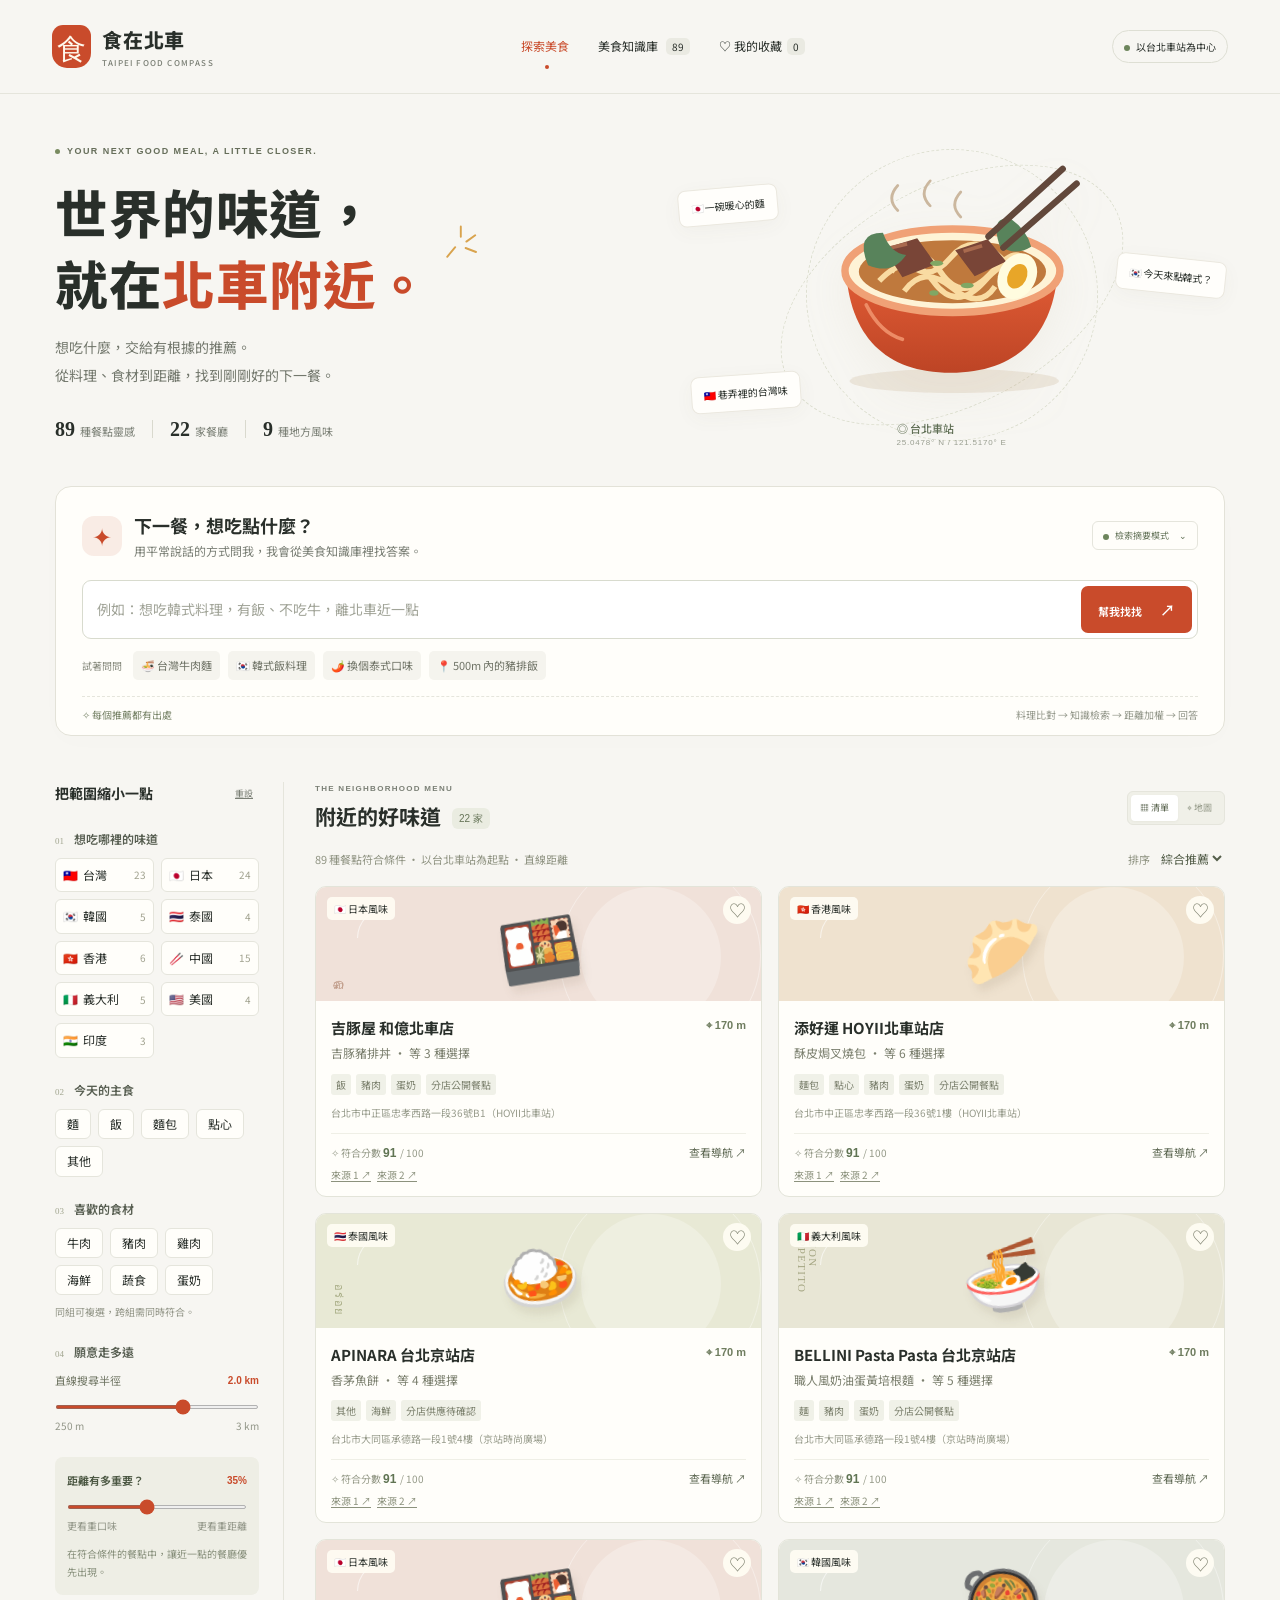
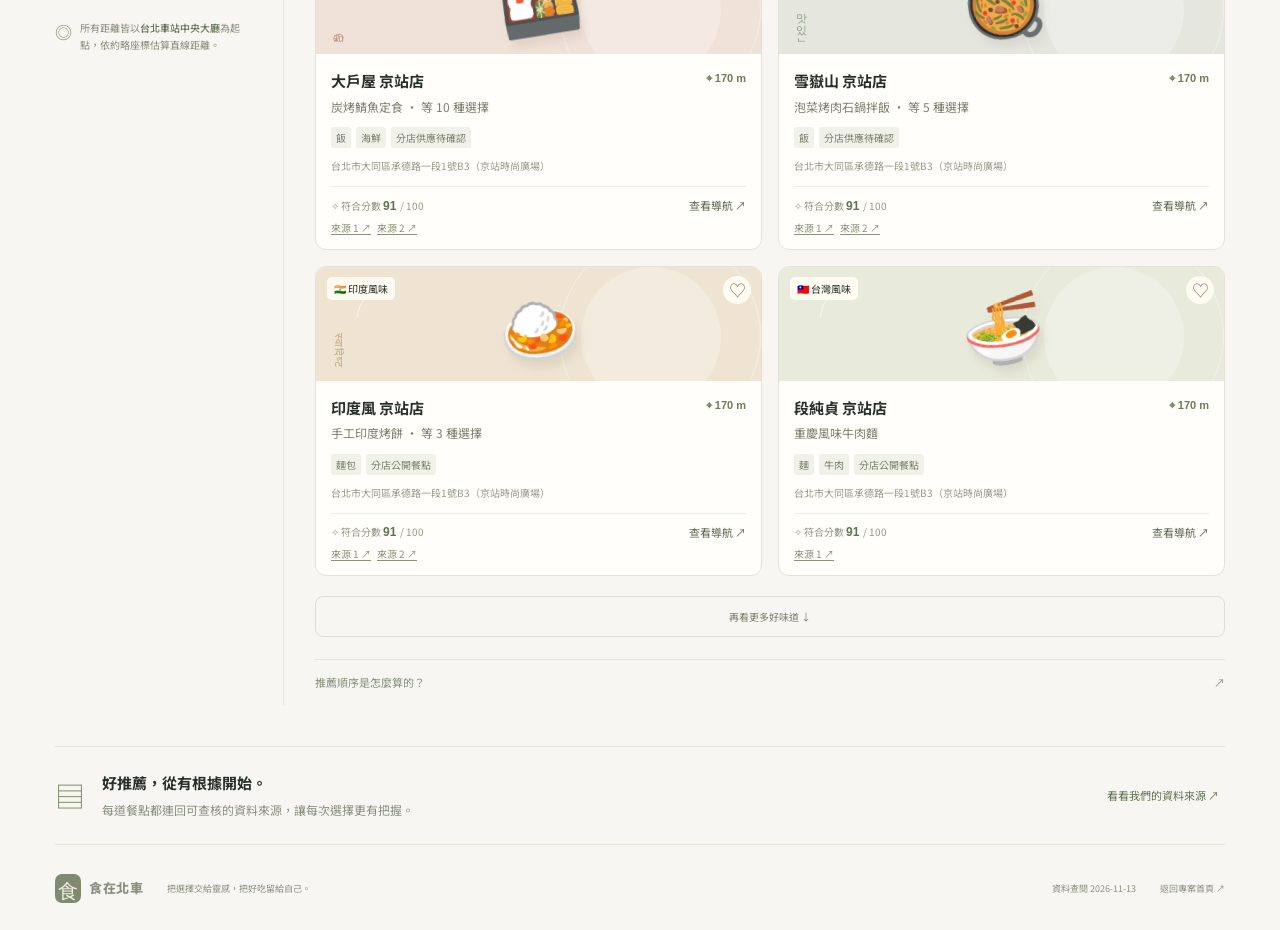
==== food-rag/index.html @ 9163799b "Add Taipei food RAG guide with sourced recommendations and browser AI" ====
<!doctype html>
<html lang="zh-Hant">
<head>
  <meta charset="utf-8">
  <meta name="viewport" content="width=device-width, initial-scale=1">
  <meta name="theme-color" content="#f7f6f2">
  <meta name="description" content="以台北車站為中心，依料理國家、主食、肉類與距離，從有來源的美食知識庫找到下一餐。支援本機 RAG 與瀏覽器 AI 問答。">
  <title>食在北車｜有根據的美食 AI</title>
  <link rel="icon" href="./assets/mark.svg" type="image/svg+xml">
  <link rel="stylesheet" href="./styles.css">
  <script type="module" src="./app.js"></script>
</head>
<body>
  <header class="site-header">
    <a class="brand" href="./" aria-label="食在北車首頁"><span class="brand-mark">食</span><span>食在北車<small>TAIPEI FOOD COMPASS</small></span></a>
    <nav aria-label="主要導覽"><a href="#explore" class="nav-active">探索美食</a><button id="knowledge-open">美食知識庫 <span id="nav-count">—</span></button><button id="favorites-open" aria-label="查看收藏">♡ <span class="favorite-label">我的收藏</span><span id="favorite-count">0</span></button></nav>
    <span class="location-pill"><span class="live-dot"></span>以台北車站為中心</span>
  </header>
  <main>
    <section class="hero" aria-labelledby="hero-title">
      <div class="hero-copy"><div class="eyebrow"><span></span> YOUR NEXT GOOD MEAL, A LITTLE CLOSER.</div><h1 id="hero-title">世界的味道，<br>就在<span>北車附近。</span><svg class="title-spark" viewBox="0 0 50 50" aria-hidden="true"><path d="M26 3v13M44 14l-11 8M45 35l-13-5M19 29 9 41"/></svg></h1><p>想吃什麼，交給有根據的推薦。<br>從料理、食材到距離，找到剛剛好的下一餐。</p><div class="hero-meta"><span><strong id="food-total">—</strong> 種餐點靈感</span><i></i><span><strong id="restaurant-total">—</strong> 家餐廳</span><i></i><span><strong id="country-total">—</strong> 種地方風味</span></div></div>
      <div class="hero-art" aria-hidden="true"><div class="orbit orbit-one"></div><div class="orbit orbit-two"></div><span class="art-label label-japan">🇯🇵 一碗暖心的麵</span><span class="art-label label-korea">🇰🇷 今天來點韓式？</span><span class="art-label label-taiwan">🇹🇼 巷弄裡的台灣味</span><div class="bowl-illustration"><svg viewBox="0 0 340 270"><defs><linearGradient id="bowl" x1="0" y1="0" x2="0" y2="1"><stop stop-color="#e25d36"/><stop offset="1" stop-color="#bd4425"/></linearGradient></defs><ellipse cx="173" cy="245" rx="113" ry="13" fill="#d2bda4" opacity=".3"/><path d="M56 124c4 72 42 112 113 112s111-40 116-112" fill="url(#bowl)"/><ellipse cx="171" cy="126" rx="116" ry="45" fill="#fef3d6" stroke="#f0a176" stroke-width="8"/><ellipse cx="171" cy="127" rx="101" ry="34" fill="#bf793d"/><g stroke="#f9dba2" stroke-width="6" fill="none"><path d="M105 127q29-36 53 0t56 0t39 0M92 137q33-35 58 0t56 0t45-3M119 112q24 31 50 0t58 4M119 148q21-29 51-4t47-1"/></g><path d="m97 102 36-11 20 28-36 14zM174 104l35-12 20 24-34 16z" fill="#794537"/><path d="m101 102 21-5m61 8 20-6" stroke="#a96a4e" stroke-width="4"/><ellipse cx="241" cy="132" rx="20" ry="26" transform="rotate(28 241 132)" fill="#fffcdf"/><ellipse cx="241" cy="132" rx="10" ry="14" transform="rotate(28 241 132)" fill="#e8a628"/><path d="M80 120q-15-35 16-35 8 22 25 24-15 22-41 11M222 99q-11-33 12-29 17 12 22 30-18 11-34-1" fill="#58835b"/><g fill="#80a764"><ellipse cx="154" cy="118" rx="7" ry="3"/><ellipse cx="187" cy="142" rx="7" ry="3"/><ellipse cx="151" cy="150" rx="5" ry="3"/></g><path d="m210 89 80-73m-64 85 79-69" stroke="#62483b" stroke-width="7" stroke-linecap="round"/><path d="M112 61q-13-13 0-27m35 22q-13-13 0-27m33 39q-13-13 0-27" stroke="#cbb79e" stroke-width="3" stroke-linecap="round" fill="none"/><path d="M78 163q15 30 39 37" stroke="#ed8c66" stroke-width="4" fill="none" stroke-linecap="round"/></svg></div><div class="station-stamp">◎ 台北車站 <span>25.0478° N / 121.5170° E</span></div></div>
    </section>
    <section class="ask-section" aria-labelledby="ask-title"><div class="ask-heading"><span class="assistant-icon">✦</span><div><h2 id="ask-title">下一餐，想吃點什麼？</h2><p>用平常說話的方式問我，我會從美食知識庫裡找答案。</p></div><button class="mode-button" id="ai-open"><span class="live-dot"></span><span id="mode-label">檢索摘要模式</span> <span>⌄</span></button></div><form id="ask-form"><label class="sr-only" for="question">輸入美食問題</label><input id="question" autocomplete="off" maxlength="500" placeholder="例如：想吃韓式料理，有飯、不吃牛，離北車近一點"><button type="submit" id="ask-submit">幫我找找 <span>↗</span></button></form><div class="suggestions"><span>試著問問</span><button data-question="推薦附近的台灣牛肉麵">🍜 台灣牛肉麵</button><button data-question="想吃韓國料理，有飯，不吃牛肉">🇰🇷 韓式飯料理</button><button data-question="附近有什麼泰式料理？">🌶️ 換個泰式口味</button><button data-question="離台北車站500公尺內的日本豬排飯">📍 500m 內的豬排飯</button></div><div id="chat-history" class="chat-history" aria-live="polite"></div><div class="ask-foot"><span>✧ 每個推薦都有出處</span><span>料理比對 → 知識檢索 → 距離加權 → 回答</span></div></section>
    <section id="explore" class="explore-layout">
      <aside class="filter-panel" aria-labelledby="filter-title"><div class="filter-title"><h2 id="filter-title">把範圍縮小一點</h2><button id="reset-filters">重設</button></div><fieldset><legend>01 <span>想吃哪裡的味道</span></legend><div id="country-filters" class="country-filters"></div></fieldset><fieldset><legend>02 <span>今天的主食</span></legend><div id="staple-filters" class="chip-filters"></div></fieldset><fieldset><legend>03 <span>喜歡的食材</span></legend><div id="protein-filters" class="chip-filters"></div><p class="filter-help">同組可複選，跨組需同時符合。</p></fieldset><fieldset><legend>04 <span>願意走多遠</span></legend><div class="range-heading"><label for="radius">直線搜尋半徑</label><output for="radius" id="radius-output">2 km</output></div><input type="range" id="radius" min="250" max="3000" step="250" value="2000"><div class="range-ends"><span>250 m</span><span>3 km</span></div></fieldset><div class="distance-weight"><div class="range-heading"><label for="weight">距離有多重要？</label><output for="weight" id="weight-output">35%</output></div><input type="range" id="weight" min="0" max="80" step="5" value="35"><div class="range-ends"><span>更看重口味</span><span>更看重距離</span></div><p>在符合條件的餐點中，讓近一點的餐廳優先出現。</p></div><div class="center-note"><span>◎</span><p>所有距離皆以<strong>台北車站中央大廳</strong>為起點，依約略座標估算直線距離。</p></div></aside>
      <div class="results-panel"><div class="results-heading"><div><div class="eyebrow">THE NEIGHBORHOOD MENU</div><h2>附近的好味道 <span id="result-count">—</span></h2></div><div class="view-controls" role="group" aria-label="顯示方式"><button id="list-view" class="active" aria-pressed="true">▦ 清單</button><button id="map-view" aria-pressed="false">⌖ 地圖</button></div></div><div class="results-subtitle"><span id="results-caption">正在讀取美食知識庫…</span><label>排序 <select id="sort"><option value="recommended">綜合推薦</option><option value="distance">距離最近</option><option value="name">餐廳名稱</option></select></label></div><div id="active-filters" class="active-filters"></div><div id="map-panel" class="map-panel" hidden><div id="neighborhood-map"></div><p>相對位置示意圖・店家座標為約略位置，點選編號查看餐廳；實際路線請使用導航。</p></div><div id="results" class="restaurant-grid" aria-live="polite"><div class="loading-state">正在整理附近的好味道…</div></div><button id="load-more" class="load-more" hidden>再看更多好味道 ↓</button><details class="ranking-details"><summary>推薦順序是怎麼算的？ <span>↗</span></summary><p>先套用國家／地區、主食、食材與搜尋半徑等條件。文字相關度使用中文雙字 TF-IDF 向量與餘弦相似度，再與距離分數加權。距離分數 = 1 ÷ (1 + 直線距離公尺 ÷ 500)。同一家餐廳只顯示一次。</p><p id="formula">綜合分數 = 65% × 相關度 + 35% × 距離分數。這是符合程度，不是店家評分。</p></details></div>
    </section>
    <section class="knowledge-strip"><div class="knowledge-strip-icon">▤</div><div><h2>好推薦，從有根據開始。</h2><p>每道餐點都連回可查核的資料來源，讓每次選擇更有把握。</p></div><button id="sources-open">看看我們的資料來源 ↗</button></section>
  </main>
  <footer><a class="brand" href="./"><span class="brand-mark">食</span><span>食在北車</span></a><p>把選擇交給靈感，把好吃留給自己。</p><span id="updated-at">資料整理中</span><a href="../">返回專案首頁 ↗</a></footer>
  <dialog id="knowledge-dialog"><div class="dialog-heading"><div><span class="eyebrow">OPEN KNOWLEDGE</span><h2>美食知識庫</h2></div><button class="dialog-close" aria-label="關閉知識庫">×</button></div><p>餐點與店家資料獨立存放，可下載、更新與查核。菜單以現場供應為準；品牌菜單品項不代表各分店保證供應。未收錄即時價格、營業狀態或星等。</p><div class="knowledge-toolbar"><input id="knowledge-search" aria-label="搜尋知識庫" placeholder="搜尋餐點、店名或料理地區"><a href="./data/knowledge.json" download>下載 JSON ↗</a></div><div id="knowledge-records"></div><h3>資料來源</h3><div id="source-list"></div></dialog>
  <dialog id="ai-dialog"><div class="dialog-heading"><div><span class="eyebrow">YOUR LOCAL FOOD ASSISTANT</span><h2>選擇回答方式</h2></div><button class="dialog-close" aria-label="關閉 AI 設定">×</button></div><div class="mode-card"><h3>✧ 檢索摘要</h3><p>直接把符合條件的知識庫資料整理成推薦與來源，不需下載模型。這個模式使用程式摘要，沒有語言模型生成。</p><button id="use-summary" class="secondary-button">使用檢索摘要</button></div><div class="mode-card"><h3>✦ 瀏覽器 AI · 真正的 RAG</h3><p>先檢索餐點，再交給 Qwen2.5 1.5B 語言模型，依資料回答。模型在這台裝置執行，不需 API Key。</p><p class="model-note">首次需從 Hugging Face 下載約 1 GB 模型，並使用裝置 GPU 與瀏覽器快取。需支援 WebGPU 的瀏覽器；實際速度與記憶體需求依裝置而異。</p><button id="load-ai" class="primary-button">下載並啟用 AI</button><p id="model-status" role="status"></p><progress id="model-progress" max="1" value="0" hidden></progress></div><a href="https://github.com/mlc-ai/web-llm" target="_blank" rel="noopener noreferrer">由 WebLLM 提供本機推論 ↗</a></dialog>
  <dialog id="favorites-dialog"><div class="dialog-heading"><h2>留給下一餐的靈感</h2><button class="dialog-close" aria-label="關閉收藏">×</button></div><div id="favorite-results" class="restaurant-grid"></div><p>收藏保存在此瀏覽器。</p></dialog>
  <div id="toast" class="toast" role="status"></div>
</body>
</html>
---- food-rag/styles.css ----
@import url('https://fonts.googleapis.com/css2?family=Noto+Sans+TC:wght@400;500;600;700;800;900&display=swap');
:root{--paper:#f7f6f2;--white:#fff;--ink:#292f2a;--muted:#7a7f75;--orange:#c94b2b;--orange-soft:#f9ece5;--line:#e5e5dc;--green:#556b4d;--serif:Georgia,'Noto Serif TC','PMingLiU',serif}*{box-sizing:border-box}html{scroll-behavior:smooth;scroll-padding-top:30px}body{margin:0;background:var(--paper);color:var(--ink);font-family:'Noto Sans TC','Microsoft JhengHei',sans-serif;font-size:14px;line-height:1.7}button,input,select{font:inherit}button,a,input,select,summary{-webkit-tap-highlight-color:transparent}button,a{touch-action:manipulation}button{cursor:pointer}a{color:inherit;text-decoration:none}button{color:inherit}button:disabled{opacity:.55;cursor:wait}button:focus-visible,a:focus-visible,input:focus-visible,select:focus-visible,summary:focus-visible{outline:3px solid #cc6e42;outline-offset:4px}button{border:0;background:none}h1,h2,h3,p{margin:0}button,select{transition:background .15s,transform .15s}button:hover{color:var(--orange)}[hidden]{display:none!important}.sr-only{position:absolute;width:1px;height:1px;overflow:hidden;clip:rect(0,0,0,0);white-space:nowrap}.site-header{max-width:1350px;padding:23px 52px;margin:auto;display:flex;align-items:center;justify-content:space-between;gap:25px;border-bottom:1px solid var(--line)}.brand{display:flex;align-items:center;gap:11px;font-size:20px;font-weight:800;letter-spacing:.04em;flex-shrink:0}.brand-mark{display:grid;place-items:center;width:39px;height:43px;background:var(--orange);color:#fff9ec;border-radius:11px 11px 15px 15px;font-family:var(--serif);font-size:29px;font-weight:400}.brand small{display:block;font-size:8px;letter-spacing:.15em;font-weight:500;color:var(--muted);line-height:1.6}.site-header nav{display:flex;gap:29px;align-items:center;font-size:12px}.site-header nav button{padding:7px 0}.nav-active{color:var(--orange);position:relative}.nav-active:after{content:'';position:absolute;width:4px;height:4px;background:var(--orange);bottom:-12px;left:50%;border-radius:50%}#nav-count,#favorite-count{padding:1px 6px;background:#eaeae2;border-radius:5px;font-size:10px;margin-left:5px}.location-pill{font-size:10px;padding:7px 11px;border:1px solid #dedfd4;border-radius:25px;white-space:nowrap}.live-dot{display:inline-block;width:6px;height:6px;border-radius:50%;background:#6d855c;margin-right:6px;vertical-align:middle}main{max-width:1246px;margin:auto;padding:0 38px}.hero{display:grid;grid-template-columns:1.1fr 1fr;align-items:center;min-height:392px;padding:46px 0 36px;gap:22px}.eyebrow{font-family:Arial,sans-serif;font-size:9px;font-weight:600;letter-spacing:.16em;color:var(--muted)}.hero .eyebrow{font-size:9px;color:#666e5a;display:flex;align-items:center;gap:7px}.eyebrow>span{width:5px;height:5px;border-radius:50%;background:#798b60}.hero h1{font-size:clamp(38px,4.1vw,55px);line-height:1.35;letter-spacing:.03em;font-weight:800;margin:17px 0 17px;position:relative;display:inline-block}.hero h1 span{color:var(--orange)}.title-spark{position:absolute;width:40px;height:40px;right:-50px;top:48px;fill:none;stroke:#d9a34d;stroke-width:2.4;stroke-linecap:round}.hero-copy>p{font-size:12px;line-height:1.95;color:#73786d}.hero-meta{display:flex;align-items:center;gap:17px;margin-top:23px;font-size:10px;color:var(--muted)}.hero-meta strong{font-family:Georgia,serif;font-size:20px;color:var(--ink);margin-right:3px}.hero-meta i{height:18px;border-left:1px solid #d9d9ce}.hero-art{height:305px;position:relative;display:grid;place-items:center}.orbit{position:absolute;border:1px dashed #dddfd0;border-radius:50%;width:292px;height:292px;transform:rotate(-18deg)}.orbit-two{width:370px;height:220px;transform:rotate(-28deg)}.bowl-illustration{position:absolute;top:12px;width:315px;filter:drop-shadow(0 15px 20px #b5a58818)}.art-label{position:absolute;z-index:2;font-size:10px;border-radius:8px;background:#fffefb;box-shadow:0 5px 20px #62603f0b;border:1px solid #ebe8df;padding:9px 12px;transform:rotate(-5deg)}.label-japan{top:45px;left:0}.label-korea{top:115px;right:-1px;transform:rotate(6deg)}.label-taiwan{bottom:36px;left:13px;transform:rotate(-4deg)}.station-stamp{position:absolute;bottom:0;font-size:11px;color:#5f6e54;font-weight:500}.station-stamp span{display:block;font:8px Arial,sans-serif;letter-spacing:.1em;margin-top:1px;color:#999e90}.ask-section{background:#fffefa;border:1px solid #e3e2d8;border-radius:16px;padding:23px 26px 12px;box-shadow:0 6px 26px #302b1b03}.ask-heading{display:flex;align-items:center;gap:12px;margin-bottom:18px}.assistant-icon{font-size:24px;color:var(--orange);height:40px;width:40px;display:grid;place-items:center;background:var(--orange-soft);border-radius:12px}.ask-heading h2{font-size:17px;font-weight:700}.ask-heading p{font-size:10px;color:var(--muted);margin-top:1px}.mode-button{margin-left:auto;font-size:9px;padding:6px 10px;border:1px solid var(--line);border-radius:6px;color:#67765c;white-space:nowrap}.mode-button>span:last-child{margin-left:8px}#ask-form{display:flex;align-items:center;padding:5px 5px 5px 14px;border:1px solid #d8dbce;background:var(--white);border-radius:9px;gap:10px}#ask-form:focus-within{border-color:#a0ae92;box-shadow:0 0 0 3px #a0ae9215}#question{flex:1;min-width:0;border:none;outline:none;font-size:12px;padding:10px 0;background:transparent;color:var(--ink)}#question::placeholder{color:#a1a498}#ask-submit,.primary-button{background:var(--orange);color:white;font-size:11px;font-weight:600;border-radius:7px;padding:11px 17px;white-space:nowrap}#ask-submit:hover,.primary-button:hover{background:#af3e23;color:white}#ask-submit span{font-size:15px;margin-left:16px}.suggestions{display:flex;align-items:center;gap:8px;margin:12px 0 16px;flex-wrap:wrap}.suggestions>span{font-size:9px;color:#8a8d80;margin-right:3px}.suggestions button{font-size:9px;padding:5px 8px;background:#f5f4ee;border-radius:5px;color:#6f7366}.suggestions button:hover{background:var(--orange-soft);color:var(--orange)}.ask-foot{border-top:1px dashed var(--line);display:flex;justify-content:space-between;padding-top:9px;font-size:8px;color:#929689}.ask-foot>span:first-child{color:#768266}.explore-layout{display:grid;grid-template-columns:229px minmax(0,1fr);gap:31px;padding-top:46px}.filter-panel{padding-right:24px;border-right:1px solid var(--line)}.filter-title{display:flex;align-items:center;justify-content:space-between;margin-bottom:24px}.filter-title h2{font-size:12px}.filter-title button{font-size:9px;text-decoration:underline;color:var(--muted)}fieldset{border:0;padding:0;margin:0 0 23px;min-width:0}legend{font:9px Georgia,serif;color:#a1a58f;margin-bottom:11px;padding:0}legend span{font:600 11px 'Noto Sans TC',sans-serif;color:#575e51;margin-left:8px}.country-filters{display:grid;grid-template-columns:1fr 1fr;gap:7px}.filter-button{border:1px solid var(--line);border-radius:6px;padding:6px 7px;text-align:left;font-size:10px;background:#fffefa;display:flex;gap:5px;align-items:center}.filter-button>span:last-child{margin-left:auto;color:#a1a28f;font-size:8px}.filter-button:hover{border-color:#d4ac96;background:#fbf1e9}.filter-button.selected{border-color:#cd6849;color:var(--orange);background:var(--orange-soft)}.filter-button.selected>span:last-child{color:var(--orange)}.chip-filters{display:flex;gap:7px;flex-wrap:wrap}.chip-filters .filter-button{font-size:10px;padding:4px 11px}.filter-help{font-size:8px;color:#929587;margin-top:8px}.range-heading{display:flex;justify-content:space-between;align-items:center;font-size:9px;color:#717765}.range-heading output{font-family:Arial,sans-serif;color:var(--orange);font-size:10px;font-weight:bold}.range-ends{display:flex;justify-content:space-between;font-size:8px;color:#929688;margin-top:1px}input[type=range]{width:100%;height:4px;margin:15px 0 7px;accent-color:var(--orange);cursor:pointer}.distance-weight{padding:14px 12px;background:#eeeee5;border-radius:8px}.distance-weight .range-heading label{font-weight:600;color:#4b5742}.distance-weight>p{font-size:8px;line-height:1.8;color:#88907c;margin-top:11px}.center-note{display:flex;align-items:flex-start;gap:8px;margin-top:24px;color:#8a8f7d;font-size:8px}.center-note>span{font-size:17px;line-height:1.5;color:#7a886a}.center-note strong{font-weight:500;color:#647155}.results-heading{display:flex;justify-content:space-between;align-items:center;gap:12px}.results-heading .eyebrow{font-size:8px;margin-bottom:3px}.results-heading h2{font-size:21px;font-weight:700}.results-heading h2>span{font:10px Arial,sans-serif;background:#eaece1;color:#657457;border-radius:6px;padding:5px 7px;vertical-align:middle;margin-left:6px}.view-controls{display:flex;border:1px solid var(--line);border-radius:6px;padding:3px;background:#f0f0e8}.view-controls button{font-size:9px;padding:5px 9px;border-radius:4px;color:#939887}.view-controls .active{background:white;color:#5b6550;box-shadow:0 1px 3px #3030210b}.results-subtitle{display:flex;justify-content:space-between;align-items:center;font-size:9px;color:#909483;margin:15px 0 17px;gap:12px}.results-subtitle label{white-space:nowrap}.results-subtitle select{border:0;background:transparent;color:#555f4b;font-size:10px;margin-left:5px;max-width:120px}.active-filters{display:flex;gap:6px;flex-wrap:wrap;margin-bottom:12px}.active-filters:empty{display:none}.active-filter{font-size:9px;background:#e9ecdf;border-radius:5px;padding:3px 8px;color:#647154}.restaurant-grid{display:grid;grid-template-columns:repeat(2,minmax(0,1fr));gap:16px}.restaurant-card{border:1px solid #e3e4d9;border-radius:11px;overflow:hidden;background:#fffefa;transition:transform .2s,box-shadow .2s;position:relative}.restaurant-card:hover{transform:translateY(-3px);box-shadow:0 8px 24px #403c2410}.card-scene{height:114px;position:relative;overflow:hidden;background:var(--scene-bg,#efe8d7);display:flex;align-items:center;justify-content:center}.card-scene:before{content:'';width:140px;height:140px;border-radius:50%;background:#ffffff42;position:absolute;right:9%;top:0}.card-scene:after{content:'';width:200px;height:200px;border:1px solid #ffffff60;border-radius:50%;position:absolute;right:0;top:-32px}.food-emoji{font-size:67px;line-height:1;transform:rotate(-9deg);filter:drop-shadow(3px 8px 4px #51402518);position:relative;z-index:1;transition:transform .3s}.restaurant-card:hover .food-emoji{transform:rotate(-3deg) scale(1.07)}.scene-word{position:absolute;left:17px;bottom:12px;font-family:Georgia,serif;font-size:13px;letter-spacing:.12em;color:var(--scene-ink,#8d8868);opacity:.7;writing-mode:vertical-rl;line-height:1}.scene-lines{position:absolute;left:41px;top:21px;width:30px;height:30px;border-left:1px solid #ffffff99;border-top:1px solid #ffffff99;border-radius:30px 0 0 0}.card-country{position:absolute;top:10px;left:11px;font-size:9px;padding:3px 7px;border-radius:5px;background:#fffdf4e8;z-index:2}.save-button{position:absolute;right:10px;top:9px;width:28px;height:28px;border-radius:50%;background:#fffdf4ed;z-index:2;font-size:17px;line-height:1;color:#7e816f}.save-button.saved{color:var(--orange)}.card-body{padding:14px 15px 13px}.card-title-row{display:flex;justify-content:space-between;align-items:start;gap:6px}.card-body h3{font-size:13px;line-height:1.7}.card-distance{font:600 10px Arial,sans-serif;color:#6f7d5f;white-space:nowrap;margin-top:4px}.card-dish{font-size:10px;color:#7c806f;margin-top:3px;white-space:nowrap;overflow:hidden;text-overflow:ellipsis}.card-tags{display:flex;gap:5px;margin-top:10px;flex-wrap:wrap}.card-tags>span{font-size:8px;color:#7c816e;background:#f0f1e8;border-radius:3px;padding:2px 5px}.card-bottom{display:flex;justify-content:space-between;align-items:center;border-top:1px solid #efefe6;padding-top:9px;margin-top:12px;gap:8px}.card-score{font-size:8px;color:#949987}.card-score b{color:#607453;font:600 11px Arial,sans-serif;margin-right:2px}.card-bottom a{font-size:9px;color:#626c57}.card-address{font-size:8px;color:#979b8b;margin-top:9px;min-height:13px}.card-sources{font-size:8px;color:#8c927d;margin-top:4px}.card-sources a{text-decoration:underline;text-underline-offset:2px}.card-sources a+a{margin-left:6px}.load-more{display:block;width:100%;border:1px solid #dddeda;border-radius:8px;font-size:10px;margin-top:20px;padding:11px;color:#7c826e}.load-more:hover{background:#edeee5}.ranking-details{margin-top:22px;border-top:1px solid var(--line);padding:13px 0;color:#87917c;font-size:9px}.ranking-details summary{cursor:pointer;display:flex;justify-content:space-between}.ranking-details p{margin-top:9px;line-height:1.9}.knowledge-strip{display:flex;align-items:center;gap:17px;margin:41px 0 29px;border-top:1px solid var(--line);border-bottom:1px solid var(--line);padding:23px 0}.knowledge-strip-icon{font-size:30px;color:#8a9776}.knowledge-strip h2{font-size:13px}.knowledge-strip p{font-size:10px;color:#8b9080;margin-top:4px}.knowledge-strip>button{margin-left:auto;white-space:nowrap;font-size:10px;color:#647452}footer{max-width:1246px;padding:0 38px 27px;margin:auto;display:flex;align-items:center;gap:24px;color:#8b9180;font-size:9px}footer .brand{font-size:13px;gap:8px}footer .brand-mark{width:26px;height:29px;font-size:20px;border-radius:7px;color:#f4efe3;background:#7f8a6f}footer>span{margin-left:auto}footer>a:last-child{font-size:9px}dialog{border:1px solid #dedfd2;border-radius:16px;max-width:850px;width:calc(100% - 40px);max-height:85dvh;padding:27px;background:var(--paper);color:var(--ink);box-shadow:0 20px 80px #252a2830}dialog::backdrop{background:#252c2670;backdrop-filter:blur(4px)}.dialog-heading{display:flex;justify-content:space-between;align-items:center;margin-bottom:16px}.dialog-heading h2{font-size:23px}.dialog-close{font-size:28px;color:#888f7e;line-height:1;padding:6px}dialog>p{font-size:11px;color:#828974;margin-bottom:16px}dialog h3{font-size:14px;margin:14px 0}.knowledge-toolbar{display:flex;gap:12px;align-items:center;margin:18px 0}.knowledge-toolbar input{flex:1;min-width:0;border:1px solid #d6dacf;padding:10px;border-radius:7px;background:white;font-size:12px}.knowledge-toolbar a{font-size:10px;color:var(--green)}.knowledge-row{padding:11px 3px;border-bottom:1px solid var(--line);font-size:11px;display:grid;grid-template-columns:1fr 1fr;gap:5px}.knowledge-row span{color:#8c927e;font-size:10px}.knowledge-row a{font-size:9px;color:var(--green);text-decoration:underline}.knowledge-row small{font-size:9px;color:#8a907c}.source-item{padding:9px 0;font-size:11px;color:var(--green);border-bottom:1px solid var(--line)}.source-item small{display:block;color:#939986;font-size:9px}.mode-card{border:1px solid #dedfd3;padding:18px;border-radius:10px;margin-bottom:15px;background:#fffefa}.mode-card h3{margin:0 0 7px;color:#5a694e}.mode-card p{font-size:12px;color:#828773;line-height:1.9;margin:8px 0 14px}.mode-card .model-note{font-size:10px;color:#99947c}.secondary-button{border:1px solid #bfc9b2;border-radius:7px;padding:9px 14px;font-size:11px;color:var(--green)}#model-progress{width:100%;accent-color:var(--orange)}#ai-dialog>a{font-size:10px;color:var(--green)}.toast{position:fixed;bottom:25px;left:50%;transform:translate(-50%,20px);background:#3d4b34;color:#fffef6;border-radius:8px;padding:10px 20px;z-index:30;font-size:12px;opacity:0;pointer-events:none;transition:.2s}.toast.visible{opacity:1;transform:translate(-50%,0)}.chat-history:not(:empty){margin:18px 0;border-top:1px solid var(--line);padding-top:16px}.chat-message{margin-bottom:15px}.chat-question{margin-left:20%;background:#eceee2;color:#59624c;border-radius:10px 10px 0 10px;padding:10px 14px;font-size:12px;display:table;max-width:80%;margin-bottom:13px}.chat-answer{padding:16px 17px;border:1px solid #e7e6da;border-radius:0 10px 10px 10px;background:#f9f8f1;font-size:12px;line-height:1.9;white-space:pre-wrap}.chat-answer h3{font-size:12px;color:var(--green);margin-bottom:9px}.chat-answer ul{padding-left:20px;margin:8px 0}.answer-citations{display:flex;gap:7px;flex-wrap:wrap;margin-top:11px}.answer-citations a{font-size:9px;background:white;color:var(--green);border:1px solid var(--line);border-radius:4px;padding:3px 7px}.retrieval-trace{font-size:10px;margin-top:12px;color:#8c927e;white-space:normal}.retrieval-trace summary{cursor:pointer}.trace-row{padding:7px 0;border-bottom:1px solid #e4e7d9}.empty-state,.loading-state{grid-column:1/-1;padding:48px 22px;text-align:center;border:1px dashed #d8decb;border-radius:10px;color:#8a927a;font-size:12px}.empty-state strong{display:block;font-size:17px;color:#637350;margin-bottom:10px}.empty-state button{margin-top:13px;color:var(--orange);text-decoration:underline}.map-panel{border:1px solid var(--line);border-radius:10px;background:#f0f0e5;margin-bottom:18px;overflow:hidden}.map-panel svg{display:block;width:100%;max-height:430px}.map-panel>p{padding:10px 15px;font-size:9px;color:#8d927e;background:#f9f9f2}.map-pin{cursor:pointer}.map-pin:hover circle{fill:var(--orange)}.card-highlight{outline:3px solid #cf6540;outline-offset:3px}.map-text{font-family:'Noto Sans TC',sans-serif;font-size:11px;fill:#889277}.map-heading{font-size:12px;fill:#59684e}.country-flag{font-size:12px}.favorite-empty{grid-column:1/-1;font-size:12px;color:var(--muted);padding:20px}#favorites-dialog>p{margin:20px 0 0}@media(min-width:1450px){.site-header{max-width:1370px}.hero{min-height:410px}.restaurant-grid{gap:20px}.card-scene{height:135px}}@media(max-width:1000px){.site-header{padding:20px 28px}.site-header nav{gap:20px}.location-pill{display:none}main{padding:0 28px}.hero-art{transform:scale(.9)}.label-korea{right:-15px}.hero{grid-template-columns:1fr .9fr}.hero h1{font-size:44px}.title-spark{right:-38px;width:30px}.explore-layout{grid-template-columns:205px minmax(0,1fr);gap:22px}.filter-panel{padding-right:19px}.card-body{padding:12px}.card-body h3{font-size:12px}.card-distance{font-size:9px}.knowledge-strip p{font-size:9px}footer{padding:0 28px 25px;gap:15px}footer>p{display:none}}@media(max-width:740px){.site-header{padding:17px 20px;gap:14px}.brand{font-size:17px;gap:8px}.brand-mark{width:32px;height:36px;font-size:25px}.brand small{font-size:6px}.site-header nav{gap:17px;font-size:10px}.favorite-label{display:none}#nav-count{display:none}.site-header nav button{padding:5px 0}main{padding:0 20px}.hero{min-height:305px;padding:31px 0 25px;grid-template-columns:1fr .65fr;gap:0}.hero .eyebrow{font-size:6px;letter-spacing:.1em;white-space:nowrap}.hero h1{font-size:35px;margin:14px 0}.hero-copy>p{font-size:10px}.hero-meta{gap:10px;font-size:8px;margin-top:16px;white-space:nowrap}.hero-meta strong{font-size:17px}.hero-art{height:260px;transform:scale(.75);transform-origin:center right;margin-left:-50px}.bowl-illustration{width:260px;top:27px}.orbit{width:240px;height:240px}.orbit-two{width:290px;height:190px}.art-label{display:none}.station-stamp{font-size:11px}.station-stamp span{font-size:8px}.title-spark{display:none}.ask-section{padding:18px 17px 11px;border-radius:12px}.ask-heading{gap:9px;margin-bottom:14px}.assistant-icon{width:32px;height:34px;font-size:21px;border-radius:9px}.ask-heading h2{font-size:14px}.ask-heading p{font-size:9px;max-width:230px}.mode-button{font-size:8px;padding:4px 6px}.mode-button .live-dot{display:none}.mode-button>span:last-child{margin-left:1px}#ask-form{padding-left:10px;gap:4px}#question{font-size:11px}#ask-submit{padding:10px;font-size:10px}#ask-submit span{margin-left:7px}.suggestions{gap:6px;margin:10px 0}.suggestions>span{display:none}.suggestions button{font-size:8px;padding:5px 7px}.ask-foot{font-size:7px;gap:10px}.explore-layout{padding-top:30px;grid-template-columns:1fr;gap:26px}.filter-panel{border-right:0;padding:0;display:grid;grid-template-columns:1fr 1fr;gap:13px 20px}.filter-title{grid-column:1/-1;margin-bottom:0}.filter-title h2{font-size:13px}.filter-title button{font-size:10px}fieldset{margin:0}.country-filters{grid-template-columns:1fr 1fr;gap:5px}legend{margin-bottom:7px}.filter-panel fieldset:first-of-type{grid-row:span 2}.chip-filters{gap:6px}.chip-filters .filter-button{padding:4px 9px}.filter-panel fieldset:nth-of-type(4){padding-top:4px}.distance-weight{padding:12px;margin-top:4px}.distance-weight>p{font-size:8px;margin-top:7px}.center-note{grid-column:1/-1;margin-top:0}.center-note>span{font-size:13px}.center-note p{font-size:9px}.results-heading h2{font-size:20px}.results-subtitle{font-size:9px;margin:12px 0 14px}.restaurant-grid{gap:12px}.card-scene{height:107px}.food-emoji{font-size:60px}.card-body{padding:11px}.card-title-row{display:block;position:relative}.card-distance{display:block;font-size:9px;margin-top:3px}.card-country{font-size:8px;left:8px}.card-dish{font-size:9px}.card-bottom{margin-top:10px;padding-top:8px;gap:3px}.card-bottom a{font-size:8px}.card-score{font-size:7px}.card-score b{font-size:10px}.card-address{font-size:7px}.card-sources{font-size:7px}.knowledge-strip{margin:28px 0 21px;gap:11px;flex-wrap:wrap;padding:19px 0}.knowledge-strip h2{font-size:12px}.knowledge-strip p{font-size:9px}.knowledge-strip-icon{font-size:25px}.knowledge-strip>button{margin-left:37px;font-size:10px}footer{padding:0 20px 25px;gap:12px;flex-wrap:wrap;font-size:8px}footer>span{margin-left:auto}footer>a:last-child{font-size:8px}.chat-answer{font-size:11px;padding:13px}.chat-question{font-size:11px}.knowledge-row{grid-template-columns:1fr}.knowledge-toolbar{align-items:stretch;flex-direction:column;gap:6px}dialog{padding:20px;max-height:88dvh}.dialog-heading h2{font-size:20px}}@media(max-width:390px){.site-header{padding:14px 15px}.site-header nav{gap:11px}.brand{font-size:15px}main{padding:0 15px}.hero h1{font-size:31px}.hero-art{transform:scale(.64);margin-left:-80px}.hero-meta{gap:8px;font-size:7px}.hero-meta strong{font-size:16px}.ask-heading p{max-width:175px;font-size:8px}.ask-section{padding:15px 12px 10px}.mode-button{font-size:7px}.restaurant-grid{gap:9px}.card-body{padding:10px}.card-body h3{font-size:11px}.card-bottom{align-items:start;flex-direction:column;gap:5px}.card-tags{gap:3px}.card-tags>span{font-size:7px}.ask-foot>span:last-child{font-size:6px}.filter-panel{gap:13px 15px}}@media(prefers-reduced-motion:reduce){html{scroll-behavior:auto}*,*:before,*:after{transition:none!important;animation:none!important}}
/* Comfortable reading sizes and small-screen composition. */
.hero-copy>p{font-size:14px}.hero-meta{font-size:11px}.ask-heading h2{font-size:18px}.ask-heading p{font-size:12px}#question{font-size:14px}.suggestions button{font-size:11px}.suggestions>span{font-size:10px}.ask-foot{font-size:10px}.filter-title h2{font-size:14px}legend span{font-size:12px}.filter-button,.chip-filters .filter-button{font-size:12px}.filter-button>span:last-child{font-size:10px}.filter-help,.center-note{font-size:10px}.range-heading{font-size:11px}.range-ends,.distance-weight>p{font-size:10px}.results-subtitle{font-size:11px}.results-subtitle select{font-size:12px}.card-body h3{font-size:15px}.card-dish{font-size:12px}.card-tags>span{font-size:10px}.card-address,.card-sources{font-size:10px}.card-score{font-size:10px}.card-score b{font-size:12px}.card-bottom a{font-size:11px}.card-distance{font-size:11px}.card-country{font-size:10px}.ranking-details{font-size:11px}.knowledge-strip h2{font-size:15px}.knowledge-strip p{font-size:12px}.knowledge-strip>button{font-size:11px}.chat-answer,.chat-question{overflow-wrap:anywhere}.results-panel,.hero-copy{min-width:0}.scene-word{max-height:85px;font-size:11px;overflow:hidden}
@media(max-width:1000px){.filter-button,.chip-filters .filter-button{font-size:11px}.card-body h3{font-size:14px}.hero-copy>p{font-size:12px}}
@media(max-width:740px){.hero{position:relative;display:block;min-height:355px;padding:28px 0 20px;overflow:hidden}.hero-copy{position:relative;z-index:2;pointer-events:none}.hero .eyebrow{font-size:7px}.hero h1{font-size:35px;white-space:nowrap;margin:16px 0 17px}.hero-copy>p{font-size:11px;max-width:220px;line-height:1.9}.hero-meta{font-size:9px;gap:11px;margin-top:30px}.hero-meta strong{font-size:19px}.hero-art{position:absolute;width:225px;height:225px;right:-31px;top:98px;transform:scale(.77);transform-origin:center right;margin:0;z-index:1}.bowl-illustration{top:0;width:260px}.orbit{width:240px;height:240px}.orbit-two{width:290px;height:190px}.station-stamp{bottom:-8px}.ask-heading h2{font-size:15px}.ask-heading p{font-size:10px;max-width:200px}#question{font-size:12px}.suggestions button{font-size:9px}.ask-foot{font-size:8px}.filter-title h2{font-size:14px}.filter-help{font-size:9px}.range-heading{font-size:10px}.range-ends,.distance-weight>p{font-size:9px}.results-subtitle,.results-subtitle select{font-size:10px}.card-body h3{font-size:14px}.card-dish{font-size:11px}.card-address,.card-sources{font-size:9px}.card-score,.card-bottom a{font-size:10px}.knowledge-strip h2{font-size:13px}.knowledge-strip p{font-size:10px}.knowledge-strip>button{font-size:11px}.ranking-details{font-size:10px}}
@media(max-width:540px){.restaurant-grid{grid-template-columns:1fr;gap:13px}.restaurant-card{display:grid;grid-template-columns:100px minmax(0,1fr)}.card-scene{height:100%;min-height:218px}.card-scene:before{width:150px;height:150px;right:-20px;top:30px}.card-scene:after{width:220px;height:220px;right:-50px;top:0}.food-emoji{font-size:52px}.card-country{font-size:8px;top:9px;left:6px;padding:2px 5px}.save-button{top:auto;bottom:10px;right:10px;width:25px;height:25px;font-size:17px}.scene-word{font-size:10px;left:10px;bottom:14px;max-height:75px}.scene-lines{left:12px;top:44px;width:20px;height:20px}.card-body{padding:12px 13px}.card-body h3{font-size:13px;line-height:1.65}.card-distance{font-size:10px;margin-top:5px}.card-tags{margin-top:7px}.card-tags>span{font-size:9px}.card-dish{font-size:10px}.card-address{font-size:9px}.card-bottom{flex-direction:row;align-items:center;gap:5px;margin-top:9px}.card-bottom a,.card-score{font-size:9px}.card-sources{font-size:9px}.knowledge-strip>button{margin-left:37px}}
@media(max-width:390px){.hero h1{font-size:32px}.hero-art{right:-40px;top:105px;transform:scale(.68)}.hero-copy>p{font-size:10px;max-width:200px}.hero-meta{gap:9px;font-size:8px}.hero-meta strong{font-size:18px}.ask-heading h2{font-size:13px}.ask-heading p{font-size:9px;max-width:165px}.mode-button{font-size:7px}.ask-foot{font-size:7px}.restaurant-card{grid-template-columns:90px minmax(0,1fr)}.card-body{padding:11px}.card-body h3{font-size:12px}.card-tags>span{font-size:8px}.card-score,.card-bottom a{font-size:8px}}
@media(max-width:740px){.hero-art{right:10px;top:116px;width:210px;height:240px;transform:scale(.65);transform-origin:right top}.bowl-illustration{width:210px}.orbit{width:200px;height:200px}.orbit-two{width:240px;height:165px}.station-stamp{bottom:3px;white-space:nowrap}}
@media(max-width:390px){.hero-art{right:5px;top:122px;transform:scale(.61)}}
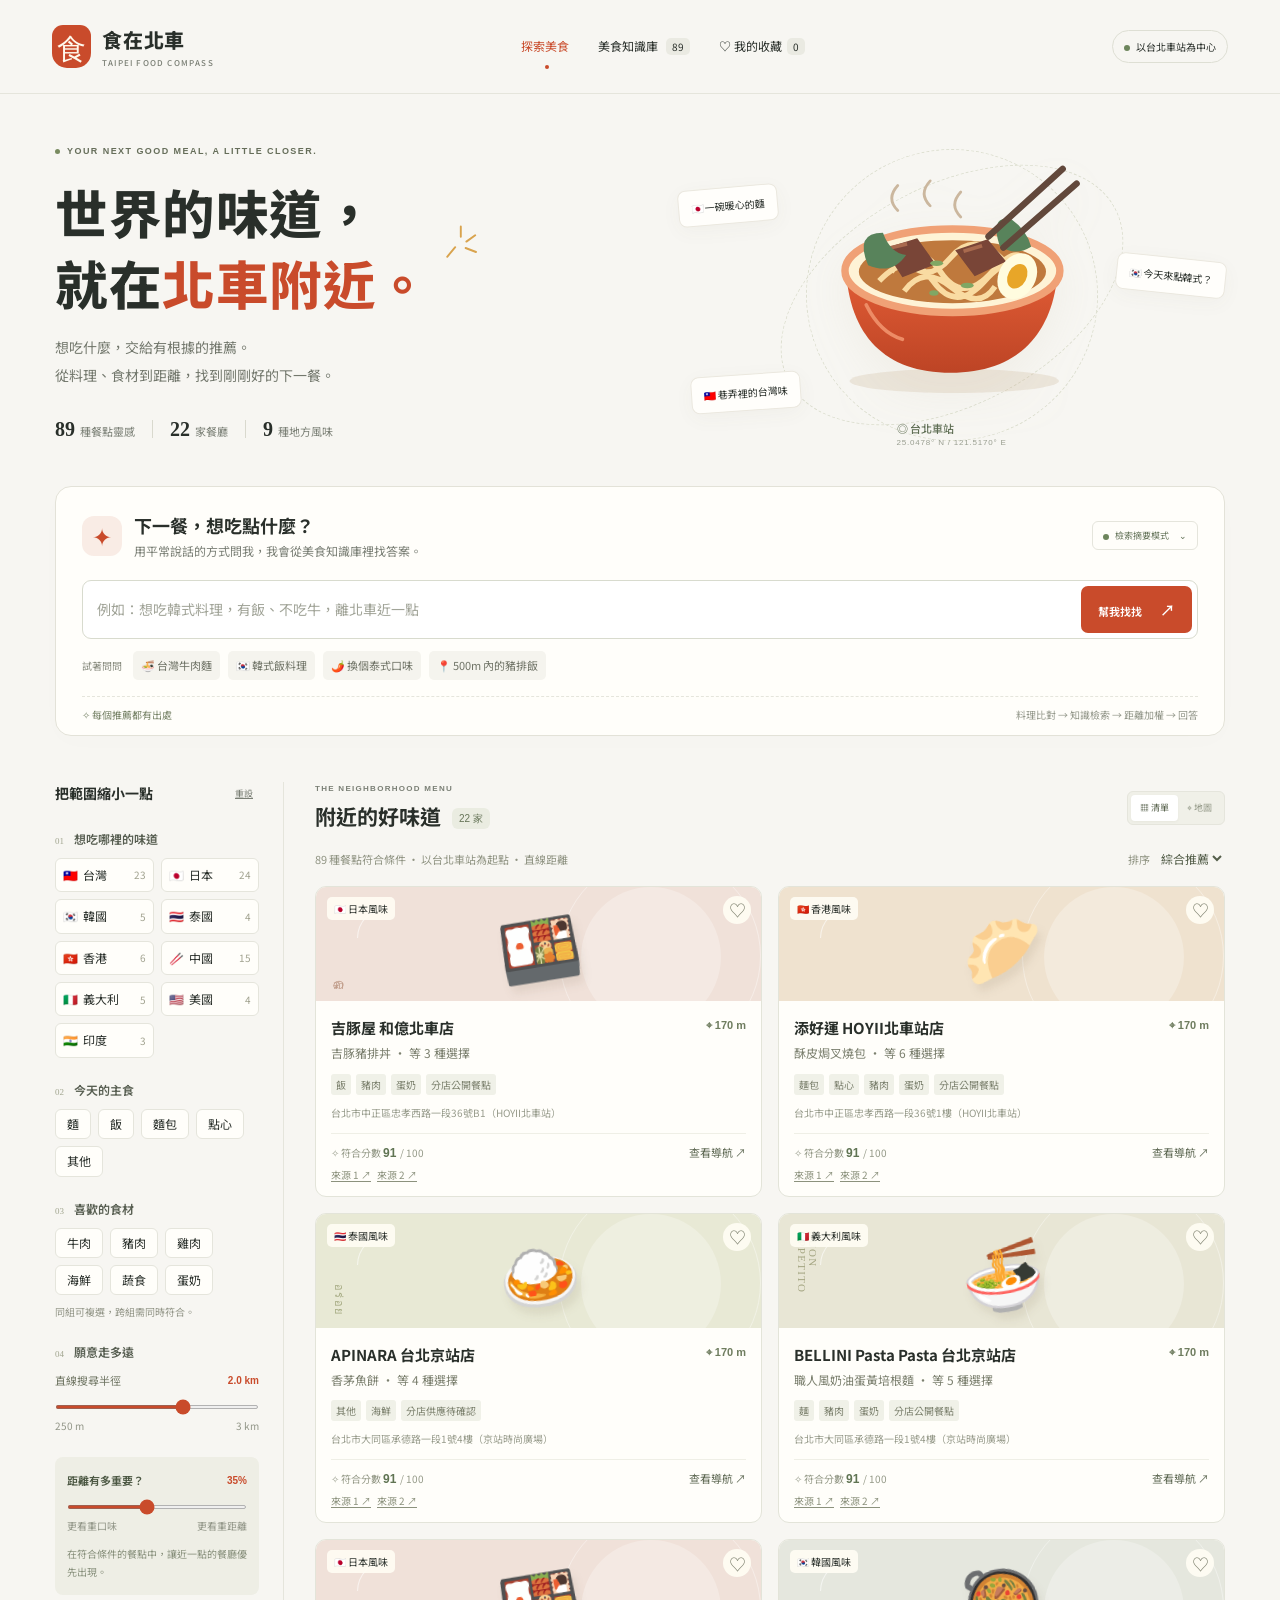
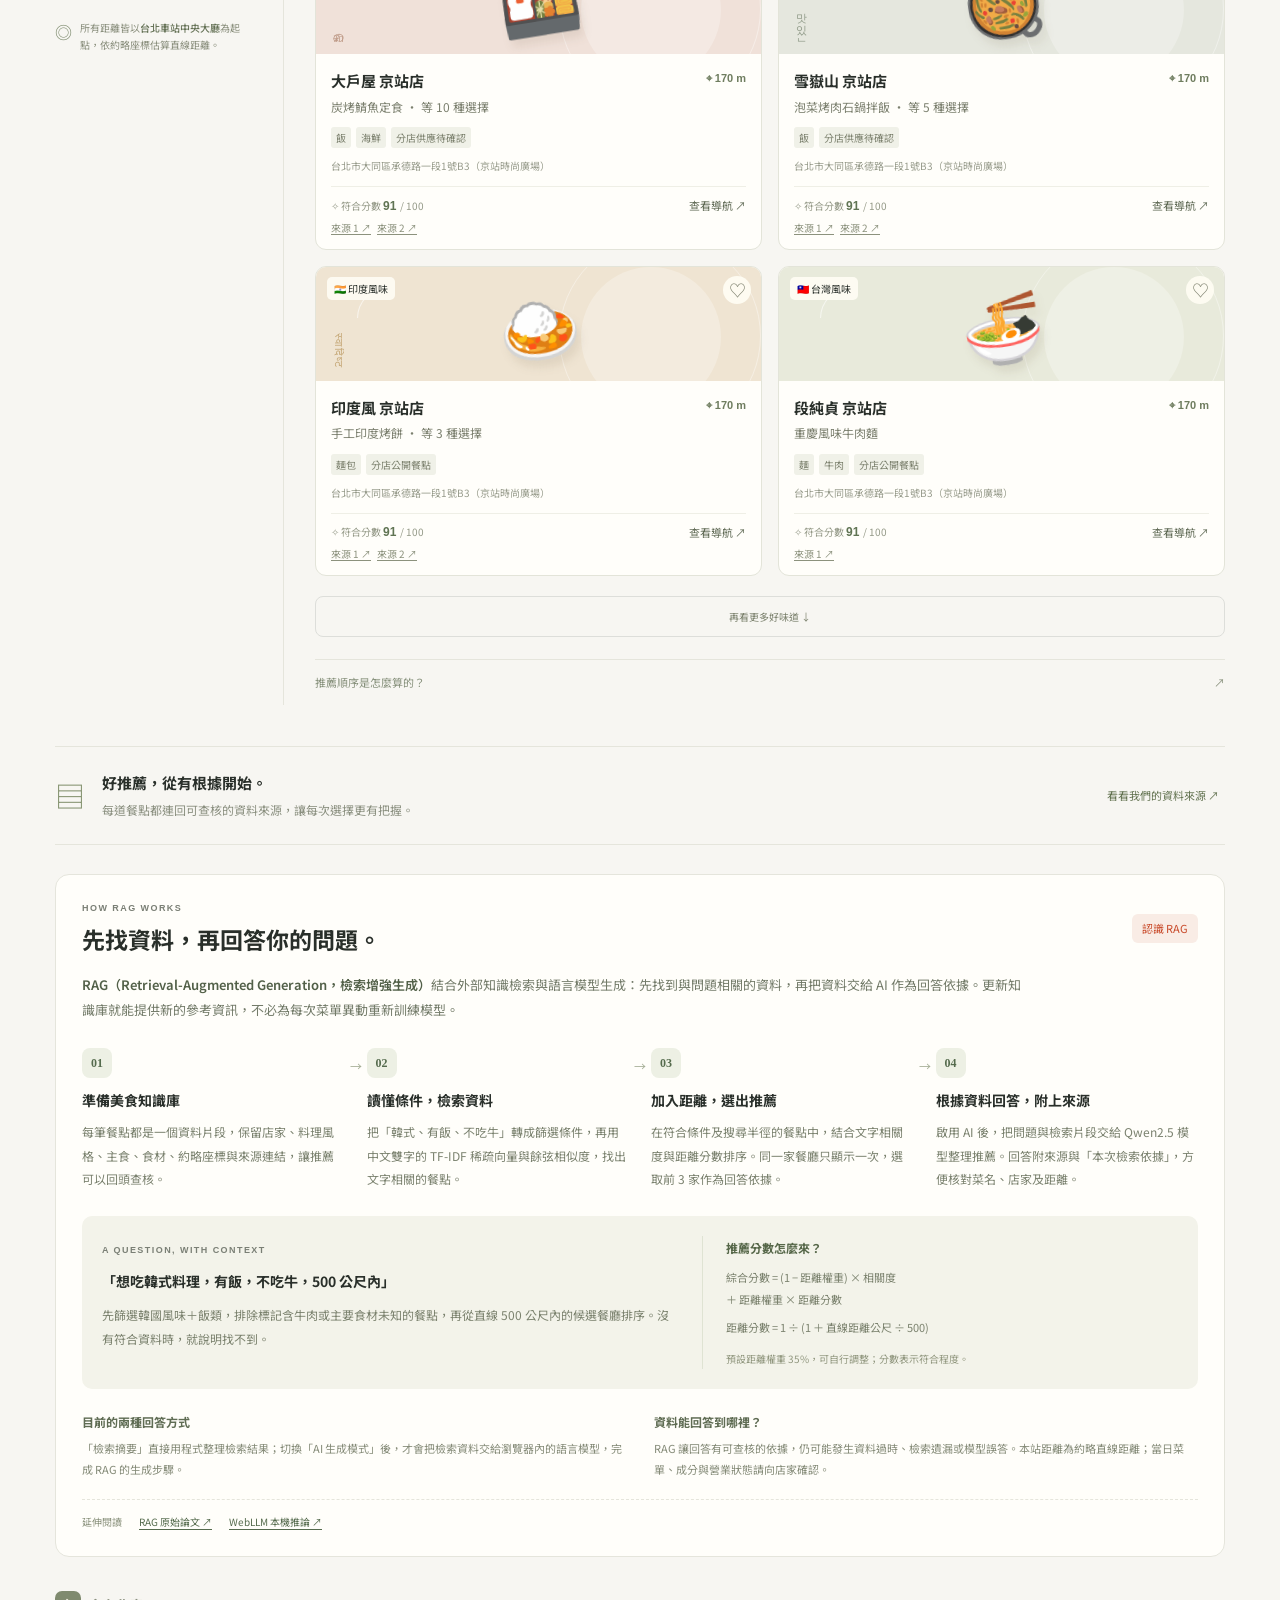
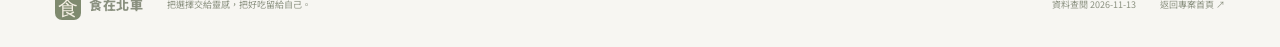
==== commit ede66713: "Explain RAG and replace previous food search responses" ====
--- a/food-rag/index.html
+++ b/food-rag/index.html
@@ -27,6 +27,19 @@
       <div class="results-panel"><div class="results-heading"><div><div class="eyebrow">THE NEIGHBORHOOD MENU</div><h2>附近的好味道 <span id="result-count">—</span></h2></div><div class="view-controls" role="group" aria-label="顯示方式"><button id="list-view" class="active" aria-pressed="true">▦ 清單</button><button id="map-view" aria-pressed="false">⌖ 地圖</button></div></div><div class="results-subtitle"><span id="results-caption">正在讀取美食知識庫…</span><label>排序 <select id="sort"><option value="recommended">綜合推薦</option><option value="distance">距離最近</option><option value="name">餐廳名稱</option></select></label></div><div id="active-filters" class="active-filters"></div><div id="map-panel" class="map-panel" hidden><div id="neighborhood-map"></div><p>相對位置示意圖・店家座標為約略位置，點選編號查看餐廳；實際路線請使用導航。</p></div><div id="results" class="restaurant-grid" aria-live="polite"><div class="loading-state">正在整理附近的好味道…</div></div><button id="load-more" class="load-more" hidden>再看更多好味道 ↓</button><details class="ranking-details"><summary>推薦順序是怎麼算的？ <span>↗</span></summary><p>先套用國家／地區、主食、食材與搜尋半徑等條件。文字相關度使用中文雙字 TF-IDF 向量與餘弦相似度，再與距離分數加權。距離分數 = 1 ÷ (1 + 直線距離公尺 ÷ 500)。同一家餐廳只顯示一次。</p><p id="formula">綜合分數 = 65% × 相關度 + 35% × 距離分數。這是符合程度，不是店家評分。</p></details></div>
     </section>
     <section class="knowledge-strip"><div class="knowledge-strip-icon">▤</div><div><h2>好推薦，從有根據開始。</h2><p>每道餐點都連回可查核的資料來源，讓每次選擇更有把握。</p></div><button id="sources-open">看看我們的資料來源 ↗</button></section>
+    <section id="rag-guide" class="rag-guide" aria-labelledby="rag-title">
+      <div class="rag-heading"><div><div class="eyebrow">HOW RAG WORKS</div><h2 id="rag-title">先找資料，再回答你的問題。</h2></div><span class="rag-badge">認識 RAG</span></div>
+      <p class="rag-intro"><strong>RAG（Retrieval-Augmented Generation，檢索增強生成）</strong>結合外部知識檢索與語言模型生成：先找到與問題相關的資料，再把資料交給 AI 作為回答依據。更新知識庫就能提供新的參考資訊，不必為每次菜單異動重新訓練模型。</p>
+      <ol class="rag-flow" aria-label="本站的 RAG 流程">
+        <li><span class="rag-step">01</span><h3>準備美食知識庫</h3><p>每筆餐點都是一個資料片段，保留店家、料理風格、主食、食材、約略座標與來源連結，讓推薦可以回頭查核。</p></li>
+        <li><span class="rag-step">02</span><h3>讀懂條件，檢索資料</h3><p>把「韓式、有飯、不吃牛」轉成篩選條件，再用中文雙字的 TF-IDF 稀疏向量與餘弦相似度，找出文字相關的餐點。</p></li>
+        <li><span class="rag-step">03</span><h3>加入距離，選出推薦</h3><p>在符合條件及搜尋半徑的餐點中，結合文字相關度與距離分數排序。同一家餐廳只顯示一次，選取前 3 家作為回答依據。</p></li>
+        <li><span class="rag-step">04</span><h3>根據資料回答，附上來源</h3><p>啟用 AI 後，把問題與檢索片段交給 Qwen2.5 模型整理推薦。回答附來源與「本次檢索依據」，方便核對菜名、店家及距離。</p></li>
+      </ol>
+      <div class="rag-example"><div><span class="eyebrow">A QUESTION, WITH CONTEXT</span><h3>「想吃韓式料理，有飯，不吃牛，500 公尺內」</h3><p>先篩選韓國風味＋飯類，排除標記含牛肉或主要食材未知的餐點，再從直線 500 公尺內的候選餐廳排序。沒有符合資料時，就說明找不到。</p></div><div class="rag-score"><strong>推薦分數怎麼來？</strong><p>綜合分數 = (1 − 距離權重) × 相關度<br>＋ 距離權重 × 距離分數</p><p>距離分數 = 1 ÷ (1 ＋ 直線距離公尺 ÷ 500)</p><small>預設距離權重 35%，可自行調整；分數表示符合程度。</small></div></div>
+      <div class="rag-modes"><p><strong>目前的兩種回答方式</strong><br>「檢索摘要」直接用程式整理檢索結果；切換「AI 生成模式」後，才會把檢索資料交給瀏覽器內的語言模型，完成 RAG 的生成步驟。</p><p><strong>資料能回答到哪裡？</strong><br>RAG 讓回答有可查核的依據，仍可能發生資料過時、檢索遺漏或模型誤答。本站距離為約略直線距離；當日菜單、成分與營業狀態請向店家確認。</p></div>
+      <div class="rag-references"><span>延伸閱讀</span><a href="https://arxiv.org/abs/2005.11401" target="_blank" rel="noopener noreferrer">RAG 原始論文 ↗</a><a href="https://github.com/mlc-ai/web-llm" target="_blank" rel="noopener noreferrer">WebLLM 本機推論 ↗</a></div>
+    </section>
   </main>
   <footer><a class="brand" href="./"><span class="brand-mark">食</span><span>食在北車</span></a><p>把選擇交給靈感，把好吃留給自己。</p><span id="updated-at">資料整理中</span><a href="../">返回專案首頁 ↗</a></footer>
   <dialog id="knowledge-dialog"><div class="dialog-heading"><div><span class="eyebrow">OPEN KNOWLEDGE</span><h2>美食知識庫</h2></div><button class="dialog-close" aria-label="關閉知識庫">×</button></div><p>餐點與店家資料獨立存放，可下載、更新與查核。菜單以現場供應為準；品牌菜單品項不代表各分店保證供應。未收錄即時價格、營業狀態或星等。</p><div class="knowledge-toolbar"><input id="knowledge-search" aria-label="搜尋知識庫" placeholder="搜尋餐點、店名或料理地區"><a href="./data/knowledge.json" download>下載 JSON ↗</a></div><div id="knowledge-records"></div><h3>資料來源</h3><div id="source-list"></div></dialog>
--- a/food-rag/styles.css
+++ b/food-rag/styles.css
@@ -8,3 +8,31 @@
 @media(max-width:390px){.hero h1{font-size:32px}.hero-art{right:-40px;top:105px;transform:scale(.68)}.hero-copy>p{font-size:10px;max-width:200px}.hero-meta{gap:9px;font-size:8px}.hero-meta strong{font-size:18px}.ask-heading h2{font-size:13px}.ask-heading p{font-size:9px;max-width:165px}.mode-button{font-size:7px}.ask-foot{font-size:7px}.restaurant-card{grid-template-columns:90px minmax(0,1fr)}.card-body{padding:11px}.card-body h3{font-size:12px}.card-tags>span{font-size:8px}.card-score,.card-bottom a{font-size:8px}}
 @media(max-width:740px){.hero-art{right:10px;top:116px;width:210px;height:240px;transform:scale(.65);transform-origin:right top}.bowl-illustration{width:210px}.orbit{width:200px;height:200px}.orbit-two{width:240px;height:165px}.station-stamp{bottom:3px;white-space:nowrap}}
 @media(max-width:390px){.hero-art{right:5px;top:122px;transform:scale(.61)}}
+
+/* RAG explainer at the end of the page. */
+.rag-guide{margin:0 0 34px;padding:26px;border:1px solid var(--line);border-radius:14px;background:#fffefa}
+.rag-heading{display:flex;align-items:center;justify-content:space-between;gap:15px;margin-bottom:15px}
+.rag-heading h2{font-size:23px;line-height:1.5;margin-top:6px}
+.rag-badge{color:var(--orange);background:var(--orange-soft);font-size:11px;padding:5px 10px;border-radius:6px;white-space:nowrap}
+.rag-intro{font-size:13px;line-height:1.95;color:#737b69;max-width:940px}
+.rag-intro strong{color:#526048;font-weight:600}
+.rag-flow{display:grid;grid-template-columns:repeat(4,minmax(0,1fr));gap:22px;list-style:none;padding:0;margin:26px 0}
+.rag-flow li{min-width:0;position:relative}
+.rag-flow li+li:before{content:'→';position:absolute;left:-17px;top:8px;font-size:12px;color:#a4ad94}
+.rag-step{display:inline-grid;place-items:center;width:30px;height:30px;background:#edf0e4;border-radius:8px;color:var(--green);font:600 12px Georgia,serif}
+.rag-flow h3{font-size:14px;margin:11px 0 7px}
+.rag-flow p{font-size:12px;line-height:1.95;color:#7b826f}
+.rag-example{display:grid;grid-template-columns:1.2fr 1fr;gap:28px;padding:20px;background:#f3f3ea;border-radius:10px}
+.rag-example h3{font-size:14px;line-height:1.8;margin:9px 0}
+.rag-example p{font-size:12px;color:#7b826e;line-height:1.95}
+.rag-score{border-left:1px solid #dfe3d3;padding-left:23px}
+.rag-score strong{font-size:12px;color:#566749}
+.rag-score p{font-size:11px;margin:7px 0}
+.rag-score small{font-size:10px;color:#91977f}
+.rag-modes{display:grid;grid-template-columns:1fr 1fr;gap:28px;margin-top:21px}
+.rag-modes p{font-size:11px;line-height:1.95;color:#858b78}
+.rag-modes strong{display:inline-block;font-size:12px;color:#5f6c53;margin-bottom:4px}
+.rag-references{display:flex;gap:17px;flex-wrap:wrap;border-top:1px dashed var(--line);padding-top:13px;margin-top:18px;font-size:10px;color:#8c937e}
+.rag-references a{color:var(--green);text-decoration:underline;text-underline-offset:3px}
+@media(max-width:900px){.rag-flow{grid-template-columns:repeat(2,minmax(0,1fr));gap:23px}.rag-flow li+li:before{content:none}}
+@media(max-width:540px){.rag-guide{padding:20px 17px;margin-bottom:25px}.rag-heading h2{font-size:18px}.rag-heading .eyebrow{font-size:8px}.rag-badge{font-size:9px;padding:4px 7px}.rag-intro{font-size:12px}.rag-flow{grid-template-columns:1fr;gap:20px;margin:22px 0}.rag-flow li{padding-left:43px}.rag-step{position:absolute;left:0;top:1px}.rag-flow h3{font-size:13px;margin:0 0 5px}.rag-flow p{font-size:12px}.rag-example{grid-template-columns:1fr;gap:17px;padding:16px}.rag-example h3{font-size:13px}.rag-example p{font-size:11px}.rag-score{border-left:0;border-top:1px solid #dfe3d3;padding:15px 0 0}.rag-modes{grid-template-columns:1fr;gap:14px;margin-top:18px}.rag-references{gap:10px;font-size:9px}}
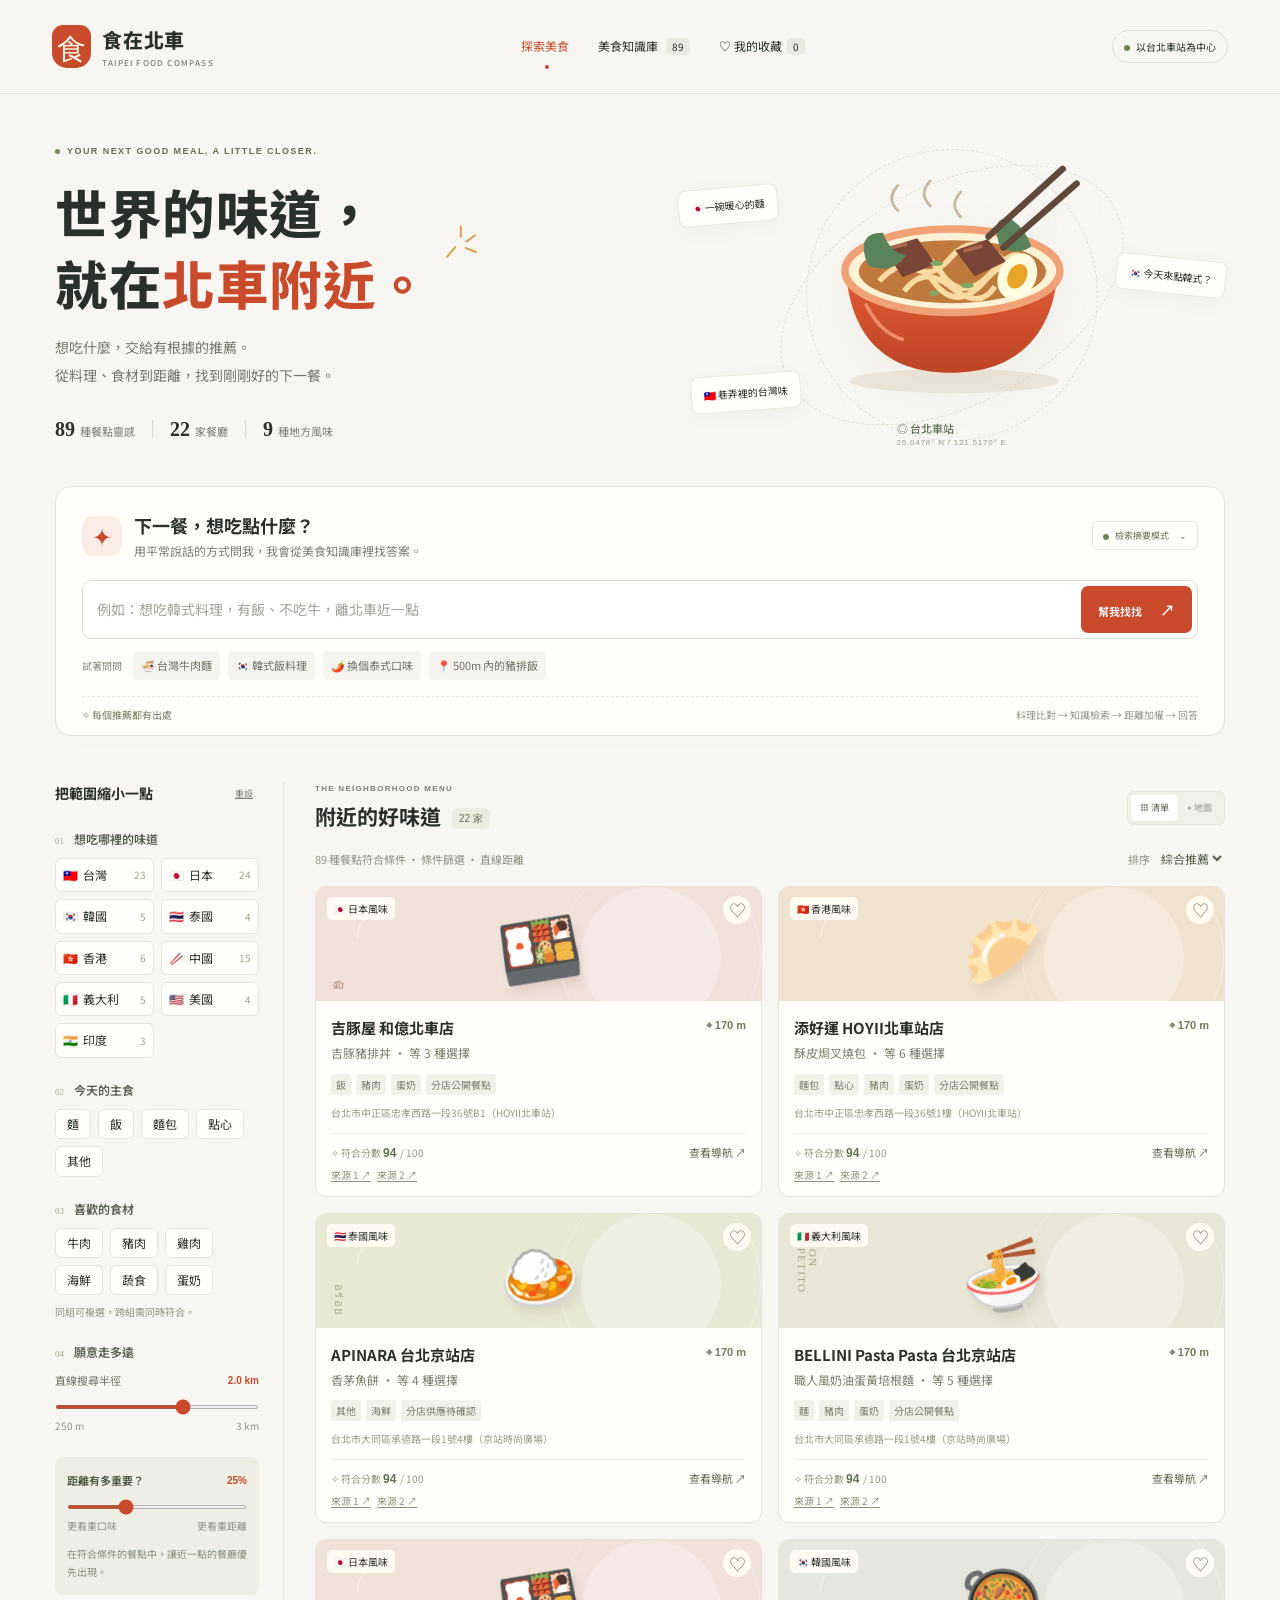
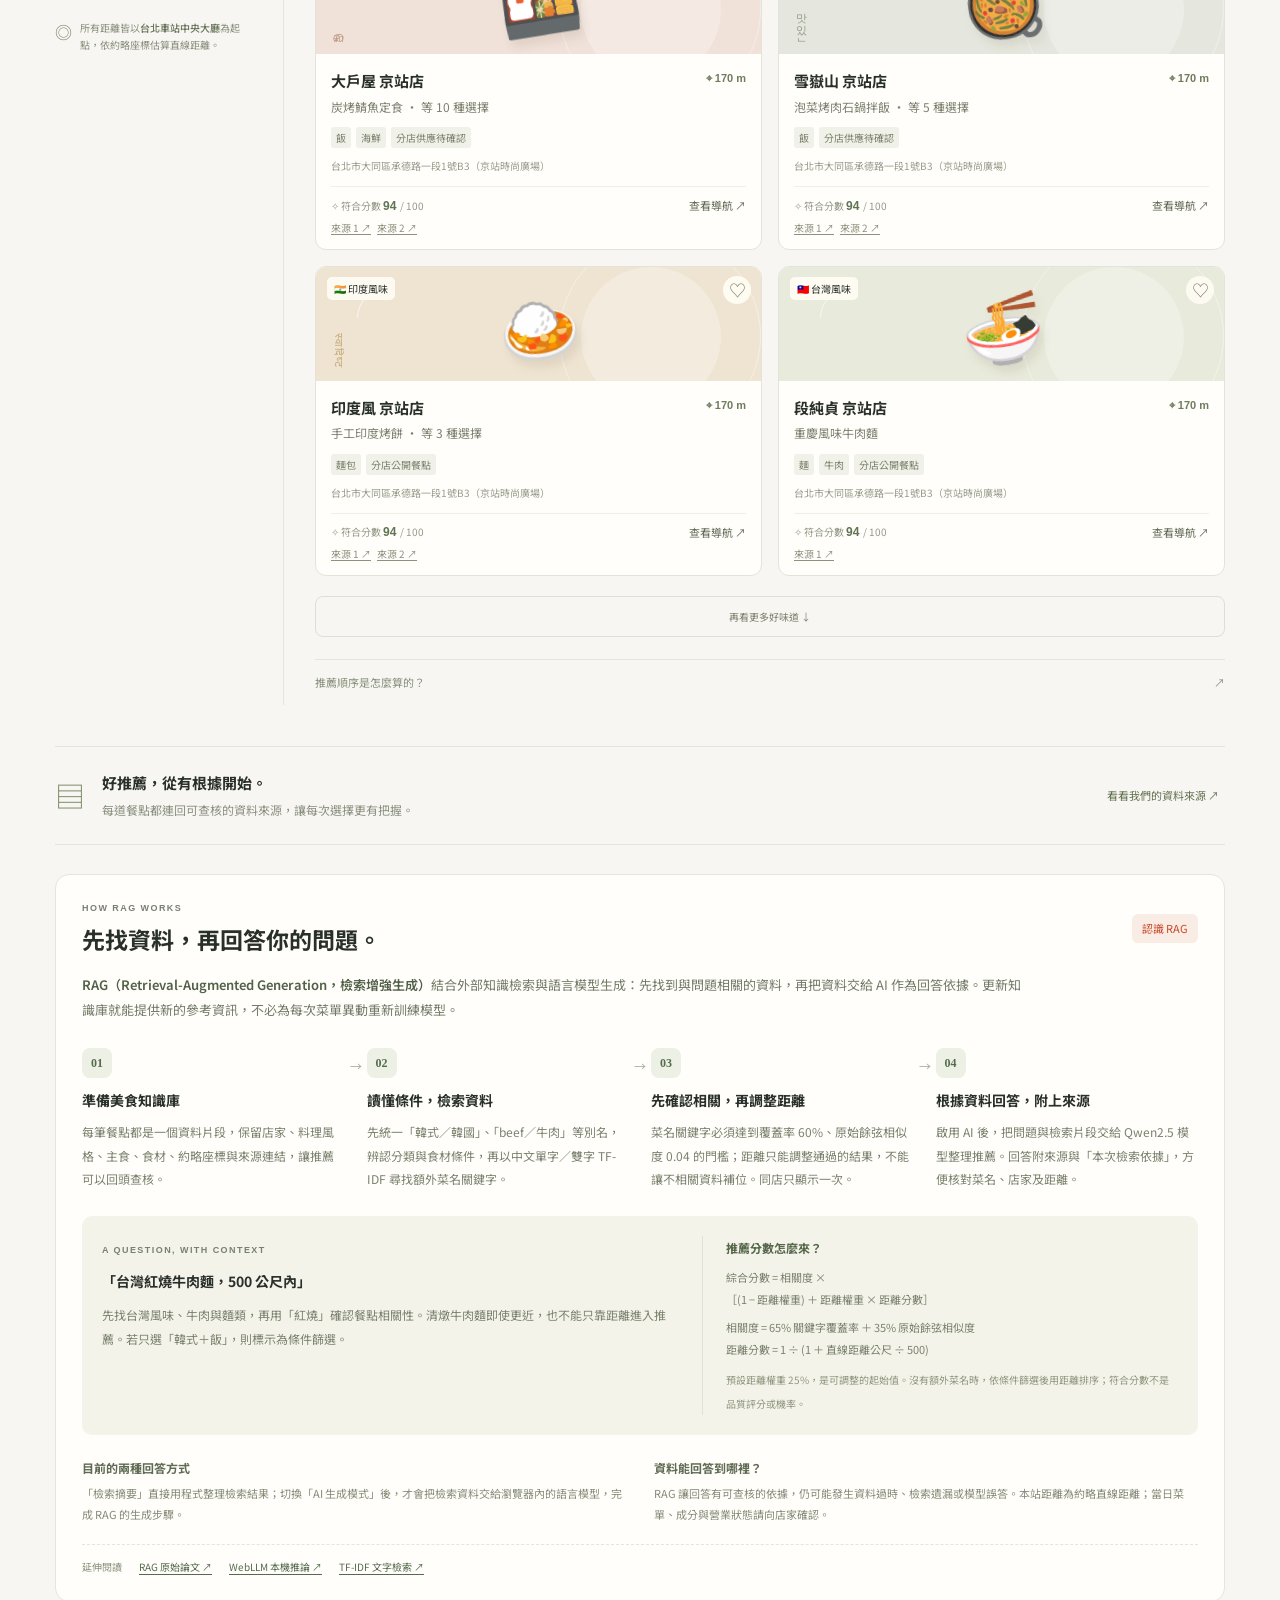
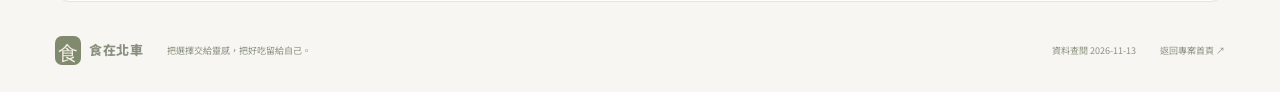
==== commit 29eef0c7: "Require dish relevance before applying distance ranking" ====
--- a/food-rag/index.html
+++ b/food-rag/index.html
@@ -23,8 +23,8 @@
     </section>
     <section class="ask-section" aria-labelledby="ask-title"><div class="ask-heading"><span class="assistant-icon">✦</span><div><h2 id="ask-title">下一餐，想吃點什麼？</h2><p>用平常說話的方式問我，我會從美食知識庫裡找答案。</p></div><button class="mode-button" id="ai-open"><span class="live-dot"></span><span id="mode-label">檢索摘要模式</span> <span>⌄</span></button></div><form id="ask-form"><label class="sr-only" for="question">輸入美食問題</label><input id="question" autocomplete="off" maxlength="500" placeholder="例如：想吃韓式料理，有飯、不吃牛，離北車近一點"><button type="submit" id="ask-submit">幫我找找 <span>↗</span></button></form><div class="suggestions"><span>試著問問</span><button data-question="推薦附近的台灣牛肉麵">🍜 台灣牛肉麵</button><button data-question="想吃韓國料理，有飯，不吃牛肉">🇰🇷 韓式飯料理</button><button data-question="附近有什麼泰式料理？">🌶️ 換個泰式口味</button><button data-question="離台北車站500公尺內的日本豬排飯">📍 500m 內的豬排飯</button></div><div id="chat-history" class="chat-history" aria-live="polite"></div><div class="ask-foot"><span>✧ 每個推薦都有出處</span><span>料理比對 → 知識檢索 → 距離加權 → 回答</span></div></section>
     <section id="explore" class="explore-layout">
-      <aside class="filter-panel" aria-labelledby="filter-title"><div class="filter-title"><h2 id="filter-title">把範圍縮小一點</h2><button id="reset-filters">重設</button></div><fieldset><legend>01 <span>想吃哪裡的味道</span></legend><div id="country-filters" class="country-filters"></div></fieldset><fieldset><legend>02 <span>今天的主食</span></legend><div id="staple-filters" class="chip-filters"></div></fieldset><fieldset><legend>03 <span>喜歡的食材</span></legend><div id="protein-filters" class="chip-filters"></div><p class="filter-help">同組可複選，跨組需同時符合。</p></fieldset><fieldset><legend>04 <span>願意走多遠</span></legend><div class="range-heading"><label for="radius">直線搜尋半徑</label><output for="radius" id="radius-output">2 km</output></div><input type="range" id="radius" min="250" max="3000" step="250" value="2000"><div class="range-ends"><span>250 m</span><span>3 km</span></div></fieldset><div class="distance-weight"><div class="range-heading"><label for="weight">距離有多重要？</label><output for="weight" id="weight-output">35%</output></div><input type="range" id="weight" min="0" max="80" step="5" value="35"><div class="range-ends"><span>更看重口味</span><span>更看重距離</span></div><p>在符合條件的餐點中，讓近一點的餐廳優先出現。</p></div><div class="center-note"><span>◎</span><p>所有距離皆以<strong>台北車站中央大廳</strong>為起點，依約略座標估算直線距離。</p></div></aside>
-      <div class="results-panel"><div class="results-heading"><div><div class="eyebrow">THE NEIGHBORHOOD MENU</div><h2>附近的好味道 <span id="result-count">—</span></h2></div><div class="view-controls" role="group" aria-label="顯示方式"><button id="list-view" class="active" aria-pressed="true">▦ 清單</button><button id="map-view" aria-pressed="false">⌖ 地圖</button></div></div><div class="results-subtitle"><span id="results-caption">正在讀取美食知識庫…</span><label>排序 <select id="sort"><option value="recommended">綜合推薦</option><option value="distance">距離最近</option><option value="name">餐廳名稱</option></select></label></div><div id="active-filters" class="active-filters"></div><div id="map-panel" class="map-panel" hidden><div id="neighborhood-map"></div><p>相對位置示意圖・店家座標為約略位置，點選編號查看餐廳；實際路線請使用導航。</p></div><div id="results" class="restaurant-grid" aria-live="polite"><div class="loading-state">正在整理附近的好味道…</div></div><button id="load-more" class="load-more" hidden>再看更多好味道 ↓</button><details class="ranking-details"><summary>推薦順序是怎麼算的？ <span>↗</span></summary><p>先套用國家／地區、主食、食材與搜尋半徑等條件。文字相關度使用中文雙字 TF-IDF 向量與餘弦相似度，再與距離分數加權。距離分數 = 1 ÷ (1 + 直線距離公尺 ÷ 500)。同一家餐廳只顯示一次。</p><p id="formula">綜合分數 = 65% × 相關度 + 35% × 距離分數。這是符合程度，不是店家評分。</p></details></div>
+      <aside class="filter-panel" aria-labelledby="filter-title"><div class="filter-title"><h2 id="filter-title">把範圍縮小一點</h2><button id="reset-filters">重設</button></div><fieldset><legend>01 <span>想吃哪裡的味道</span></legend><div id="country-filters" class="country-filters"></div></fieldset><fieldset><legend>02 <span>今天的主食</span></legend><div id="staple-filters" class="chip-filters"></div></fieldset><fieldset><legend>03 <span>喜歡的食材</span></legend><div id="protein-filters" class="chip-filters"></div><p class="filter-help">同組可複選，跨組需同時符合。</p></fieldset><fieldset><legend>04 <span>願意走多遠</span></legend><div class="range-heading"><label for="radius">直線搜尋半徑</label><output for="radius" id="radius-output">2 km</output></div><input type="range" id="radius" min="250" max="3000" step="250" value="2000"><div class="range-ends"><span>250 m</span><span>3 km</span></div></fieldset><div class="distance-weight"><div class="range-heading"><label for="weight">距離有多重要？</label><output for="weight" id="weight-output">25%</output></div><input type="range" id="weight" min="0" max="80" step="5" value="25"><div class="range-ends"><span>更看重口味</span><span>更看重距離</span></div><p>在符合條件的餐點中，讓近一點的餐廳優先出現。</p></div><div class="center-note"><span>◎</span><p>所有距離皆以<strong>台北車站中央大廳</strong>為起點，依約略座標估算直線距離。</p></div></aside>
+      <div class="results-panel"><div class="results-heading"><div><div class="eyebrow">THE NEIGHBORHOOD MENU</div><h2>附近的好味道 <span id="result-count">—</span></h2></div><div class="view-controls" role="group" aria-label="顯示方式"><button id="list-view" class="active" aria-pressed="true">▦ 清單</button><button id="map-view" aria-pressed="false">⌖ 地圖</button></div></div><div class="results-subtitle"><span id="results-caption">正在讀取美食知識庫…</span><label>排序 <select id="sort"><option value="recommended">綜合推薦</option><option value="distance">距離最近</option><option value="name">餐廳名稱</option></select></label></div><div id="active-filters" class="active-filters"></div><div id="map-panel" class="map-panel" hidden><div id="neighborhood-map"></div><p>相對位置示意圖・店家座標為約略位置，點選編號查看餐廳；實際路線請使用導航。</p></div><div id="results" class="restaurant-grid" aria-live="polite"><div class="loading-state">正在整理附近的好味道…</div></div><button id="load-more" class="load-more" hidden>再看更多好味道 ↓</button><details class="ranking-details"><summary>推薦順序是怎麼算的？ <span>↗</span></summary><p>先套用國家／地區、主食、食材與搜尋半徑等條件。先統一別名，以中文單字／雙字 TF-IDF 檢索額外菜名；覆蓋率至少 60%、原始相似度至少 0.04 才列入，再用距離乘數調整。距離分數 = 1 ÷ (1 + 直線距離公尺 ÷ 500)。同一家餐廳只顯示一次。</p><p id="formula">綜合分數 = 相關度 × (75% + 25% × 距離分數)。這是符合程度，不是店家評分。</p></details></div>
     </section>
     <section class="knowledge-strip"><div class="knowledge-strip-icon">▤</div><div><h2>好推薦，從有根據開始。</h2><p>每道餐點都連回可查核的資料來源，讓每次選擇更有把握。</p></div><button id="sources-open">看看我們的資料來源 ↗</button></section>
     <section id="rag-guide" class="rag-guide" aria-labelledby="rag-title">
@@ -32,13 +32,13 @@
       <p class="rag-intro"><strong>RAG（Retrieval-Augmented Generation，檢索增強生成）</strong>結合外部知識檢索與語言模型生成：先找到與問題相關的資料，再把資料交給 AI 作為回答依據。更新知識庫就能提供新的參考資訊，不必為每次菜單異動重新訓練模型。</p>
       <ol class="rag-flow" aria-label="本站的 RAG 流程">
         <li><span class="rag-step">01</span><h3>準備美食知識庫</h3><p>每筆餐點都是一個資料片段，保留店家、料理風格、主食、食材、約略座標與來源連結，讓推薦可以回頭查核。</p></li>
-        <li><span class="rag-step">02</span><h3>讀懂條件，檢索資料</h3><p>把「韓式、有飯、不吃牛」轉成篩選條件，再用中文雙字的 TF-IDF 稀疏向量與餘弦相似度，找出文字相關的餐點。</p></li>
-        <li><span class="rag-step">03</span><h3>加入距離，選出推薦</h3><p>在符合條件及搜尋半徑的餐點中，結合文字相關度與距離分數排序。同一家餐廳只顯示一次，選取前 3 家作為回答依據。</p></li>
+        <li><span class="rag-step">02</span><h3>讀懂條件，檢索資料</h3><p>先統一「韓式／韓國」、「beef／牛肉」等別名，辨認分類與食材條件，再以中文單字／雙字 TF-IDF 尋找額外菜名關鍵字。</p></li>
+        <li><span class="rag-step">03</span><h3>先確認相關，再調整距離</h3><p>菜名關鍵字必須達到覆蓋率 60%、原始餘弦相似度 0.04 的門檻；距離只能調整通過的結果，不能讓不相關資料補位。同店只顯示一次。</p></li>
         <li><span class="rag-step">04</span><h3>根據資料回答，附上來源</h3><p>啟用 AI 後，把問題與檢索片段交給 Qwen2.5 模型整理推薦。回答附來源與「本次檢索依據」，方便核對菜名、店家及距離。</p></li>
       </ol>
-      <div class="rag-example"><div><span class="eyebrow">A QUESTION, WITH CONTEXT</span><h3>「想吃韓式料理，有飯，不吃牛，500 公尺內」</h3><p>先篩選韓國風味＋飯類，排除標記含牛肉或主要食材未知的餐點，再從直線 500 公尺內的候選餐廳排序。沒有符合資料時，就說明找不到。</p></div><div class="rag-score"><strong>推薦分數怎麼來？</strong><p>綜合分數 = (1 − 距離權重) × 相關度<br>＋ 距離權重 × 距離分數</p><p>距離分數 = 1 ÷ (1 ＋ 直線距離公尺 ÷ 500)</p><small>預設距離權重 35%，可自行調整；分數表示符合程度。</small></div></div>
+      <div class="rag-example"><div><span class="eyebrow">A QUESTION, WITH CONTEXT</span><h3>「台灣紅燒牛肉麵，500 公尺內」</h3><p>先找台灣風味、牛肉與麵類，再用「紅燒」確認餐點相關性。清燉牛肉麵即使更近，也不能只靠距離進入推薦。若只選「韓式＋飯」，則標示為條件篩選。</p></div><div class="rag-score"><strong>推薦分數怎麼來？</strong><p>綜合分數 = 相關度 ×<br>［(1 − 距離權重) ＋ 距離權重 × 距離分數］</p><p>相關度 = 65% 關鍵字覆蓋率 ＋ 35% 原始餘弦相似度<br>距離分數 = 1 ÷ (1 ＋ 直線距離公尺 ÷ 500)</p><small>預設距離權重 25%，是可調整的起始值。沒有額外菜名時，依條件篩選後用距離排序；符合分數不是品質評分或機率。</small></div></div>
       <div class="rag-modes"><p><strong>目前的兩種回答方式</strong><br>「檢索摘要」直接用程式整理檢索結果；切換「AI 生成模式」後，才會把檢索資料交給瀏覽器內的語言模型，完成 RAG 的生成步驟。</p><p><strong>資料能回答到哪裡？</strong><br>RAG 讓回答有可查核的依據，仍可能發生資料過時、檢索遺漏或模型誤答。本站距離為約略直線距離；當日菜單、成分與營業狀態請向店家確認。</p></div>
-      <div class="rag-references"><span>延伸閱讀</span><a href="https://arxiv.org/abs/2005.11401" target="_blank" rel="noopener noreferrer">RAG 原始論文 ↗</a><a href="https://github.com/mlc-ai/web-llm" target="_blank" rel="noopener noreferrer">WebLLM 本機推論 ↗</a></div>
+      <div class="rag-references"><span>延伸閱讀</span><a href="https://arxiv.org/abs/2005.11401" target="_blank" rel="noopener noreferrer">RAG 原始論文 ↗</a><a href="https://github.com/mlc-ai/web-llm" target="_blank" rel="noopener noreferrer">WebLLM 本機推論 ↗</a><a href="https://scikit-learn.org/stable/modules/feature_extraction.html#text-feature-extraction" target="_blank" rel="noopener noreferrer">TF-IDF 文字檢索 ↗</a></div>
     </section>
   </main>
   <footer><a class="brand" href="./"><span class="brand-mark">食</span><span>食在北車</span></a><p>把選擇交給靈感，把好吃留給自己。</p><span id="updated-at">資料整理中</span><a href="../">返回專案首頁 ↗</a></footer>
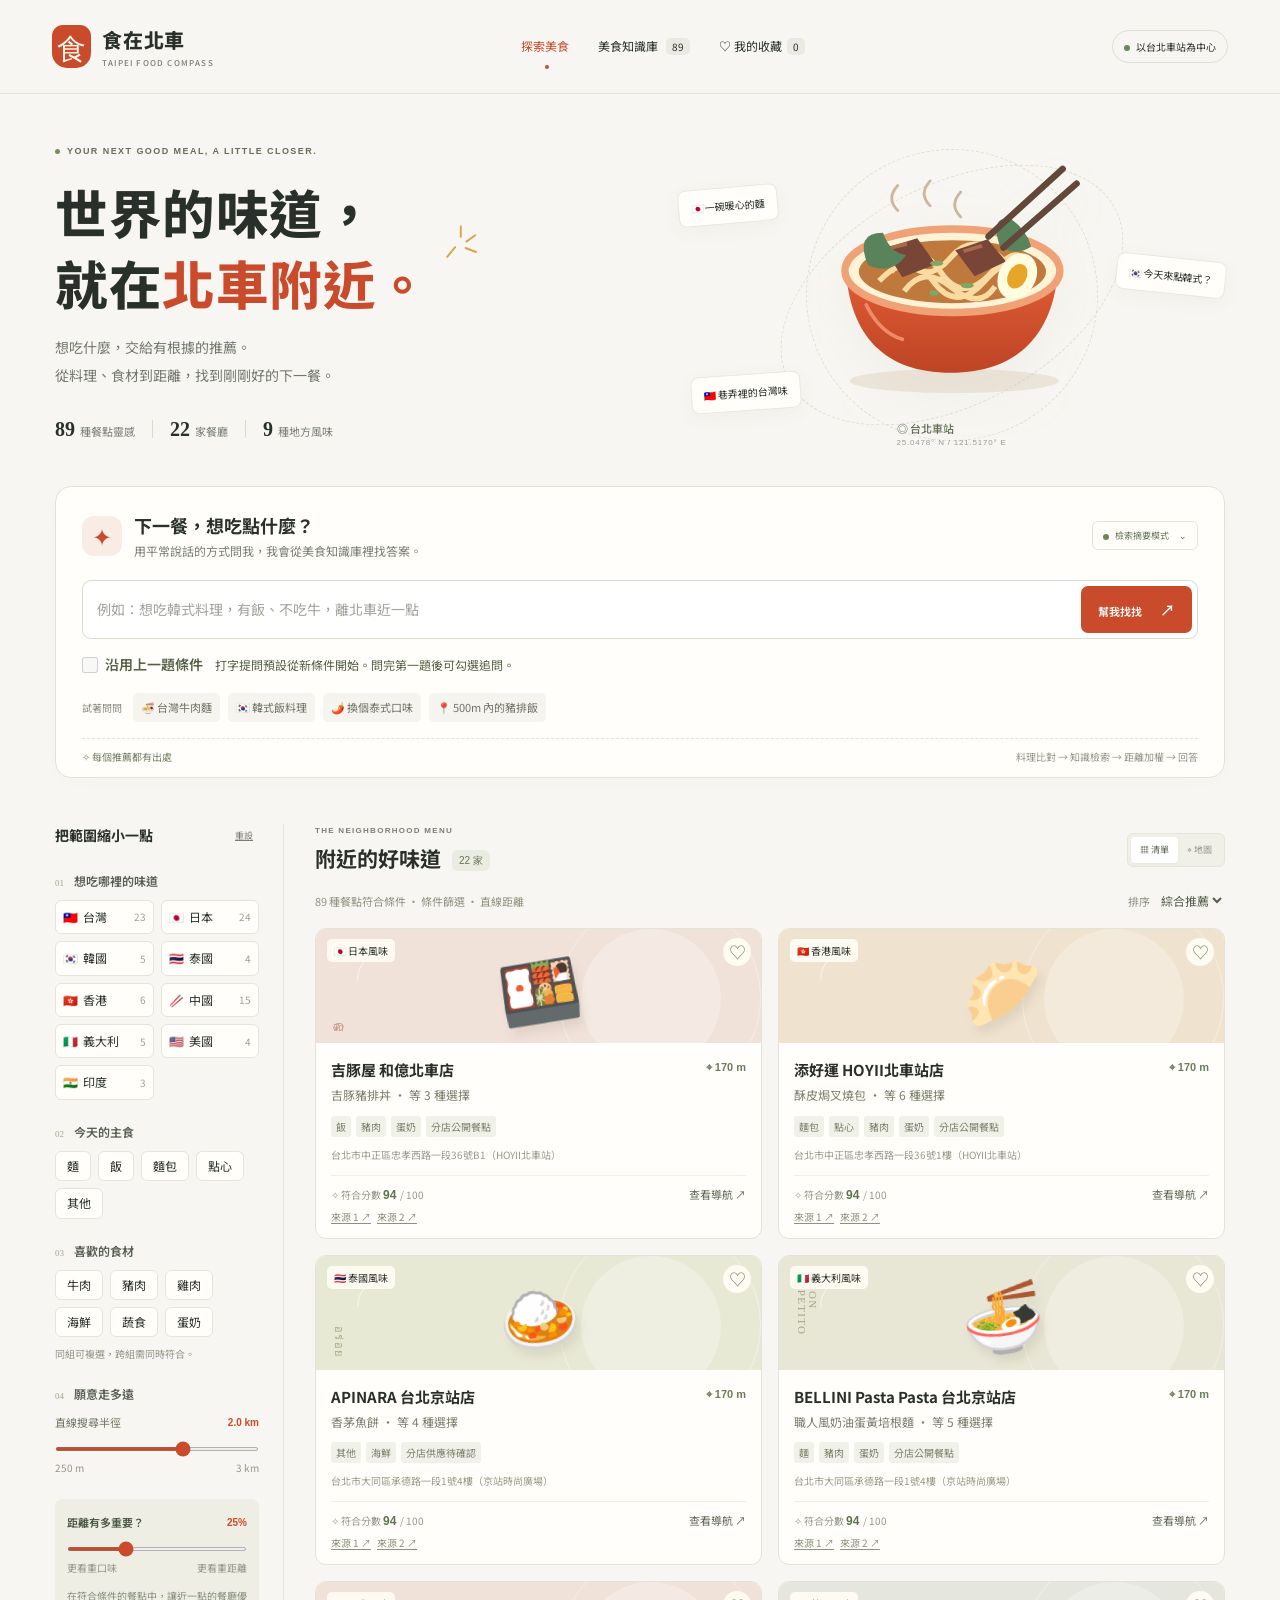
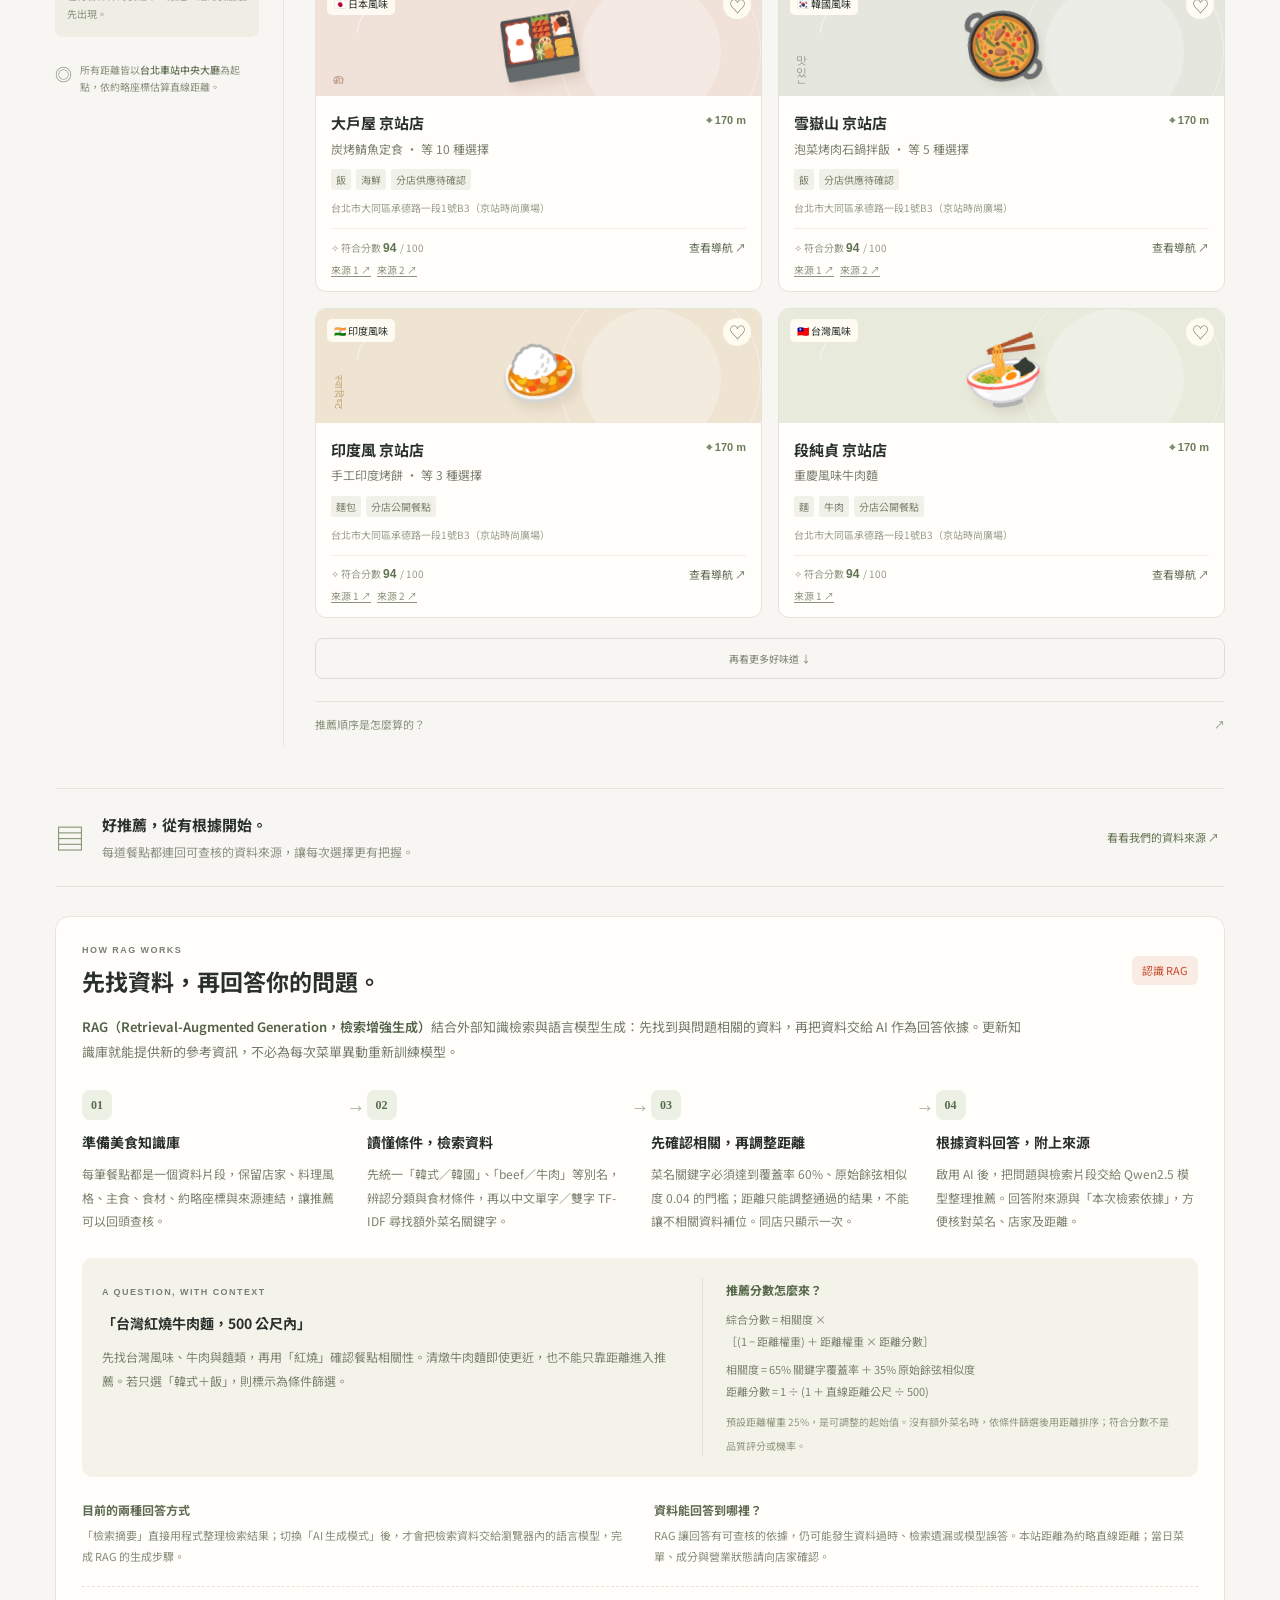
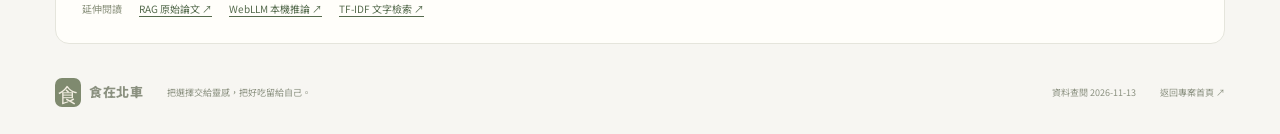
==== commit 4b5b2458: "Improve independent food queries and show prompt previews" ====
--- a/food-rag/index.html
+++ b/food-rag/index.html
@@ -21,7 +21,21 @@
       <div class="hero-copy"><div class="eyebrow"><span></span> YOUR NEXT GOOD MEAL, A LITTLE CLOSER.</div><h1 id="hero-title">世界的味道，<br>就在<span>北車附近。</span><svg class="title-spark" viewBox="0 0 50 50" aria-hidden="true"><path d="M26 3v13M44 14l-11 8M45 35l-13-5M19 29 9 41"/></svg></h1><p>想吃什麼，交給有根據的推薦。<br>從料理、食材到距離，找到剛剛好的下一餐。</p><div class="hero-meta"><span><strong id="food-total">—</strong> 種餐點靈感</span><i></i><span><strong id="restaurant-total">—</strong> 家餐廳</span><i></i><span><strong id="country-total">—</strong> 種地方風味</span></div></div>
       <div class="hero-art" aria-hidden="true"><div class="orbit orbit-one"></div><div class="orbit orbit-two"></div><span class="art-label label-japan">🇯🇵 一碗暖心的麵</span><span class="art-label label-korea">🇰🇷 今天來點韓式？</span><span class="art-label label-taiwan">🇹🇼 巷弄裡的台灣味</span><div class="bowl-illustration"><svg viewBox="0 0 340 270"><defs><linearGradient id="bowl" x1="0" y1="0" x2="0" y2="1"><stop stop-color="#e25d36"/><stop offset="1" stop-color="#bd4425"/></linearGradient></defs><ellipse cx="173" cy="245" rx="113" ry="13" fill="#d2bda4" opacity=".3"/><path d="M56 124c4 72 42 112 113 112s111-40 116-112" fill="url(#bowl)"/><ellipse cx="171" cy="126" rx="116" ry="45" fill="#fef3d6" stroke="#f0a176" stroke-width="8"/><ellipse cx="171" cy="127" rx="101" ry="34" fill="#bf793d"/><g stroke="#f9dba2" stroke-width="6" fill="none"><path d="M105 127q29-36 53 0t56 0t39 0M92 137q33-35 58 0t56 0t45-3M119 112q24 31 50 0t58 4M119 148q21-29 51-4t47-1"/></g><path d="m97 102 36-11 20 28-36 14zM174 104l35-12 20 24-34 16z" fill="#794537"/><path d="m101 102 21-5m61 8 20-6" stroke="#a96a4e" stroke-width="4"/><ellipse cx="241" cy="132" rx="20" ry="26" transform="rotate(28 241 132)" fill="#fffcdf"/><ellipse cx="241" cy="132" rx="10" ry="14" transform="rotate(28 241 132)" fill="#e8a628"/><path d="M80 120q-15-35 16-35 8 22 25 24-15 22-41 11M222 99q-11-33 12-29 17 12 22 30-18 11-34-1" fill="#58835b"/><g fill="#80a764"><ellipse cx="154" cy="118" rx="7" ry="3"/><ellipse cx="187" cy="142" rx="7" ry="3"/><ellipse cx="151" cy="150" rx="5" ry="3"/></g><path d="m210 89 80-73m-64 85 79-69" stroke="#62483b" stroke-width="7" stroke-linecap="round"/><path d="M112 61q-13-13 0-27m35 22q-13-13 0-27m33 39q-13-13 0-27" stroke="#cbb79e" stroke-width="3" stroke-linecap="round" fill="none"/><path d="M78 163q15 30 39 37" stroke="#ed8c66" stroke-width="4" fill="none" stroke-linecap="round"/></svg></div><div class="station-stamp">◎ 台北車站 <span>25.0478° N / 121.5170° E</span></div></div>
     </section>
-    <section class="ask-section" aria-labelledby="ask-title"><div class="ask-heading"><span class="assistant-icon">✦</span><div><h2 id="ask-title">下一餐，想吃點什麼？</h2><p>用平常說話的方式問我，我會從美食知識庫裡找答案。</p></div><button class="mode-button" id="ai-open"><span class="live-dot"></span><span id="mode-label">檢索摘要模式</span> <span>⌄</span></button></div><form id="ask-form"><label class="sr-only" for="question">輸入美食問題</label><input id="question" autocomplete="off" maxlength="500" placeholder="例如：想吃韓式料理，有飯、不吃牛，離北車近一點"><button type="submit" id="ask-submit">幫我找找 <span>↗</span></button></form><div class="suggestions"><span>試著問問</span><button data-question="推薦附近的台灣牛肉麵">🍜 台灣牛肉麵</button><button data-question="想吃韓國料理，有飯，不吃牛肉">🇰🇷 韓式飯料理</button><button data-question="附近有什麼泰式料理？">🌶️ 換個泰式口味</button><button data-question="離台北車站500公尺內的日本豬排飯">📍 500m 內的豬排飯</button></div><div id="chat-history" class="chat-history" aria-live="polite"></div><div class="ask-foot"><span>✧ 每個推薦都有出處</span><span>料理比對 → 知識檢索 → 距離加權 → 回答</span></div></section>
+    <section class="ask-section" aria-labelledby="ask-title">
+      <div class="ask-heading"><span class="assistant-icon">✦</span><div><h2 id="ask-title">下一餐，想吃點什麼？</h2><p>用平常說話的方式問我，我會從美食知識庫裡找答案。</p></div><button class="mode-button" id="ai-open"><span class="live-dot"></span><span id="mode-label">檢索摘要模式</span> <span>⌄</span></button></div>
+      <form id="ask-form">
+        <label class="sr-only" for="question">輸入美食問題</label>
+        <input id="question" autocomplete="off" maxlength="500" placeholder="例如：想吃韓式料理，有飯、不吃牛，離北車近一點">
+        <button type="submit" id="ask-submit">幫我找找 <span>↗</span></button>
+      </form>
+      <div class="ask-options">
+        <label><input type="checkbox" id="reuse-conditions" form="ask-form" autocomplete="off" aria-describedby="ask-options-hint" disabled>沿用上一題條件</label>
+        <span id="ask-options-hint">打字提問預設從新條件開始。問完第一題後可勾選追問。</span>
+      </div>
+      <div class="suggestions"><span>試著問問</span><button data-question="推薦附近的台灣牛肉麵">🍜 台灣牛肉麵</button><button data-question="想吃韓國料理，有飯，不吃牛肉">🇰🇷 韓式飯料理</button><button data-question="附近有什麼泰式料理？">🌶️ 換個泰式口味</button><button data-question="離台北車站500公尺內的日本豬排飯">📍 500m 內的豬排飯</button></div>
+      <div id="chat-history" class="chat-history" aria-live="polite"></div>
+      <div class="ask-foot"><span>✧ 每個推薦都有出處</span><span>料理比對 → 知識檢索 → 距離加權 → 回答</span></div>
+    </section>
     <section id="explore" class="explore-layout">
       <aside class="filter-panel" aria-labelledby="filter-title"><div class="filter-title"><h2 id="filter-title">把範圍縮小一點</h2><button id="reset-filters">重設</button></div><fieldset><legend>01 <span>想吃哪裡的味道</span></legend><div id="country-filters" class="country-filters"></div></fieldset><fieldset><legend>02 <span>今天的主食</span></legend><div id="staple-filters" class="chip-filters"></div></fieldset><fieldset><legend>03 <span>喜歡的食材</span></legend><div id="protein-filters" class="chip-filters"></div><p class="filter-help">同組可複選，跨組需同時符合。</p></fieldset><fieldset><legend>04 <span>願意走多遠</span></legend><div class="range-heading"><label for="radius">直線搜尋半徑</label><output for="radius" id="radius-output">2 km</output></div><input type="range" id="radius" min="250" max="3000" step="250" value="2000"><div class="range-ends"><span>250 m</span><span>3 km</span></div></fieldset><div class="distance-weight"><div class="range-heading"><label for="weight">距離有多重要？</label><output for="weight" id="weight-output">25%</output></div><input type="range" id="weight" min="0" max="80" step="5" value="25"><div class="range-ends"><span>更看重口味</span><span>更看重距離</span></div><p>在符合條件的餐點中，讓近一點的餐廳優先出現。</p></div><div class="center-note"><span>◎</span><p>所有距離皆以<strong>台北車站中央大廳</strong>為起點，依約略座標估算直線距離。</p></div></aside>
       <div class="results-panel"><div class="results-heading"><div><div class="eyebrow">THE NEIGHBORHOOD MENU</div><h2>附近的好味道 <span id="result-count">—</span></h2></div><div class="view-controls" role="group" aria-label="顯示方式"><button id="list-view" class="active" aria-pressed="true">▦ 清單</button><button id="map-view" aria-pressed="false">⌖ 地圖</button></div></div><div class="results-subtitle"><span id="results-caption">正在讀取美食知識庫…</span><label>排序 <select id="sort"><option value="recommended">綜合推薦</option><option value="distance">距離最近</option><option value="name">餐廳名稱</option></select></label></div><div id="active-filters" class="active-filters"></div><div id="map-panel" class="map-panel" hidden><div id="neighborhood-map"></div><p>相對位置示意圖・店家座標為約略位置，點選編號查看餐廳；實際路線請使用導航。</p></div><div id="results" class="restaurant-grid" aria-live="polite"><div class="loading-state">正在整理附近的好味道…</div></div><button id="load-more" class="load-more" hidden>再看更多好味道 ↓</button><details class="ranking-details"><summary>推薦順序是怎麼算的？ <span>↗</span></summary><p>先套用國家／地區、主食、食材與搜尋半徑等條件。先統一別名，以中文單字／雙字 TF-IDF 檢索額外菜名；覆蓋率至少 60%、原始相似度至少 0.04 才列入，再用距離乘數調整。距離分數 = 1 ÷ (1 + 直線距離公尺 ÷ 500)。同一家餐廳只顯示一次。</p><p id="formula">綜合分數 = 相關度 × (75% + 25% × 距離分數)。這是符合程度，不是店家評分。</p></details></div>
--- a/food-rag/styles.css
+++ b/food-rag/styles.css
@@ -34,5 +34,14 @@
 .rag-modes strong{display:inline-block;font-size:12px;color:#5f6c53;margin-bottom:4px}
 .rag-references{display:flex;gap:17px;flex-wrap:wrap;border-top:1px dashed var(--line);padding-top:13px;margin-top:18px;font-size:10px;color:#8c937e}
 .rag-references a{color:var(--green);text-decoration:underline;text-underline-offset:3px}
+.ask-options{display:flex;align-items:center;flex-wrap:wrap;gap:4px 12px;margin-top:10px;color:#566047;font-size:.875rem}
+.ask-options label{display:inline-flex;align-items:center;gap:7px;min-height:32px;font-weight:600;cursor:pointer}
+.ask-options input{width:1rem;height:1rem;margin:0;accent-color:var(--green)}
+.ask-options input:focus-visible{outline:2px solid var(--green);outline-offset:3px}
+.ask-options span{font-size:.75rem}
+.prompt-preview{margin-top:12px;padding:10px 12px;border:1px solid var(--line);border-radius:8px;background:#fffefa;color:var(--ink);font-size:.875rem}
+.prompt-preview h4{margin:10px 0 4px;font-size:.875rem}
+.prompt-preview p{margin-top:8px;font-size:.8125rem}
+.prompt-preview pre{margin:0;max-height:18rem;overflow:auto;padding:10px;background:var(--paper);border-radius:5px;white-space:pre-wrap;overflow-wrap:anywhere;font:inherit;font-size:.8125rem}
 @media(max-width:900px){.rag-flow{grid-template-columns:repeat(2,minmax(0,1fr));gap:23px}.rag-flow li+li:before{content:none}}
 @media(max-width:540px){.rag-guide{padding:20px 17px;margin-bottom:25px}.rag-heading h2{font-size:18px}.rag-heading .eyebrow{font-size:8px}.rag-badge{font-size:9px;padding:4px 7px}.rag-intro{font-size:12px}.rag-flow{grid-template-columns:1fr;gap:20px;margin:22px 0}.rag-flow li{padding-left:43px}.rag-step{position:absolute;left:0;top:1px}.rag-flow h3{font-size:13px;margin:0 0 5px}.rag-flow p{font-size:12px}.rag-example{grid-template-columns:1fr;gap:17px;padding:16px}.rag-example h3{font-size:13px}.rag-example p{font-size:11px}.rag-score{border-left:0;border-top:1px solid #dfe3d3;padding:15px 0 0}.rag-modes{grid-template-columns:1fr;gap:14px;margin-top:18px}.rag-references{gap:10px;font-size:9px}}
